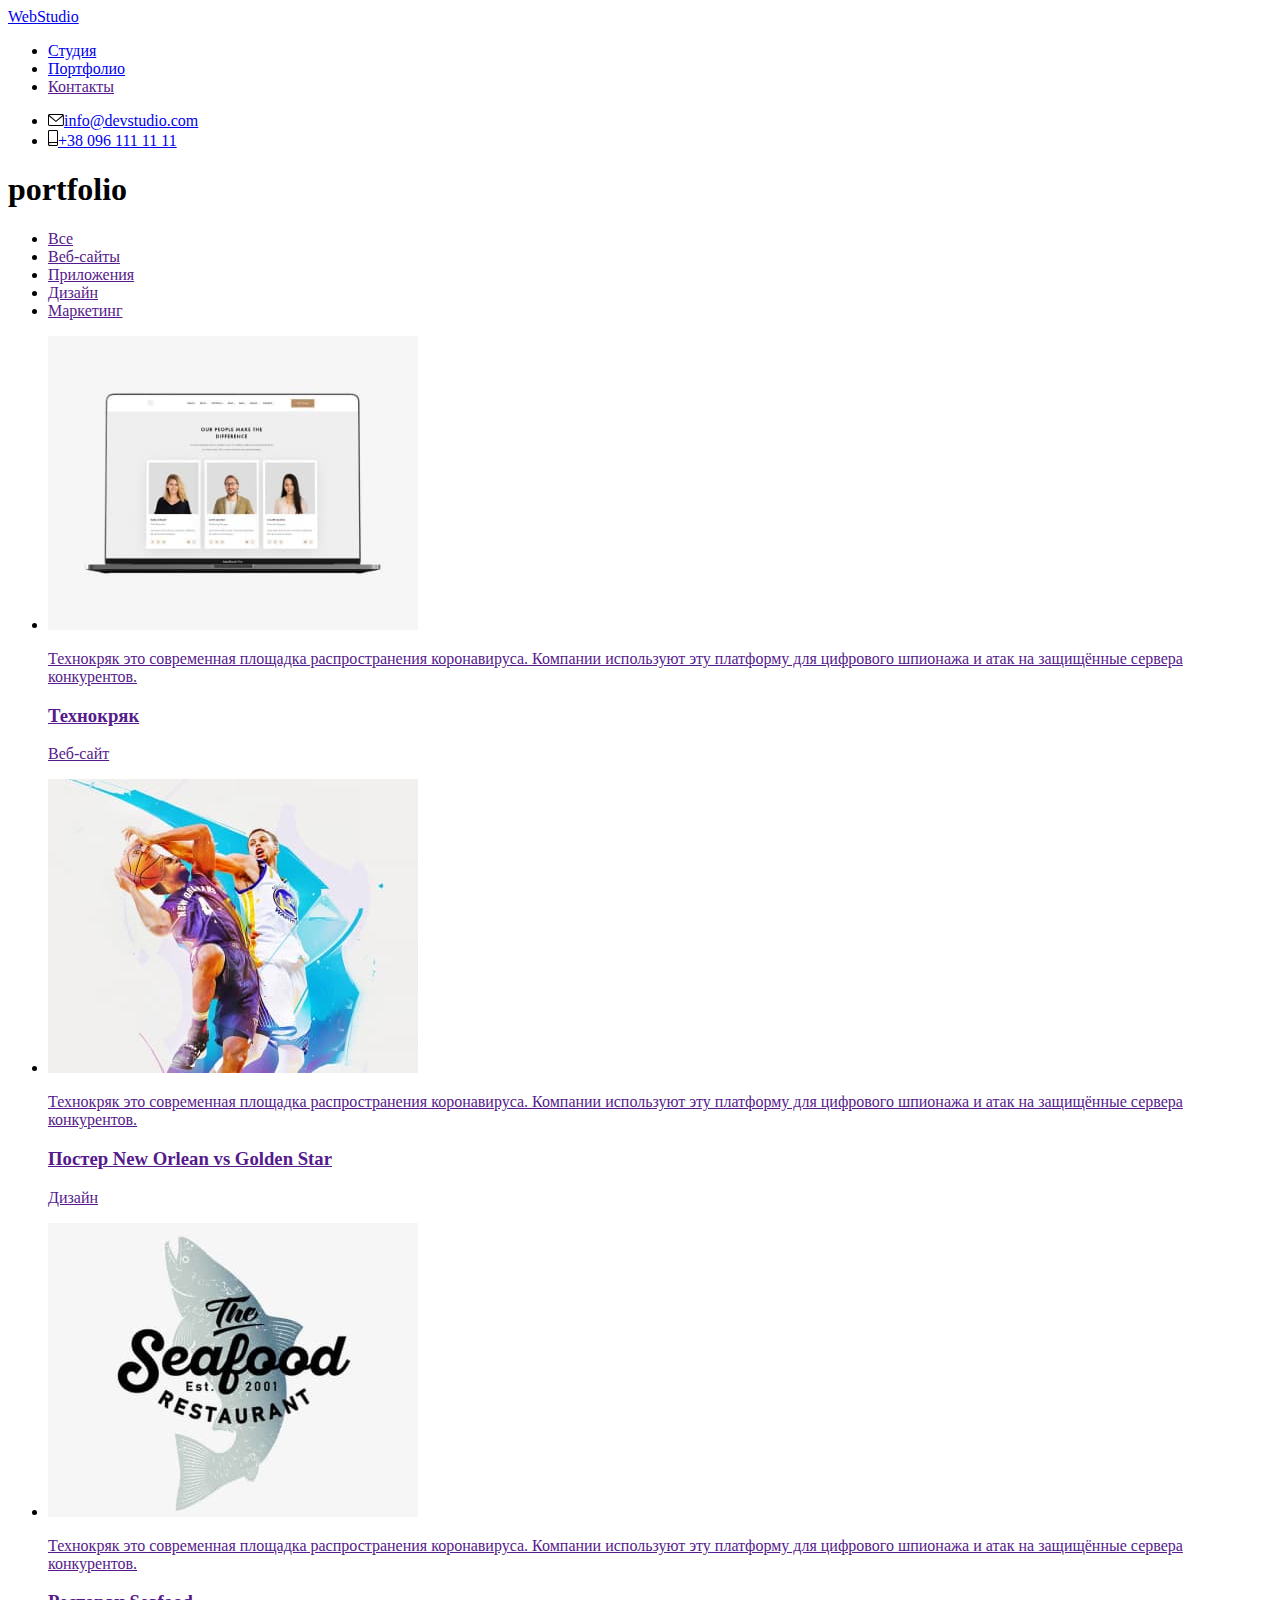
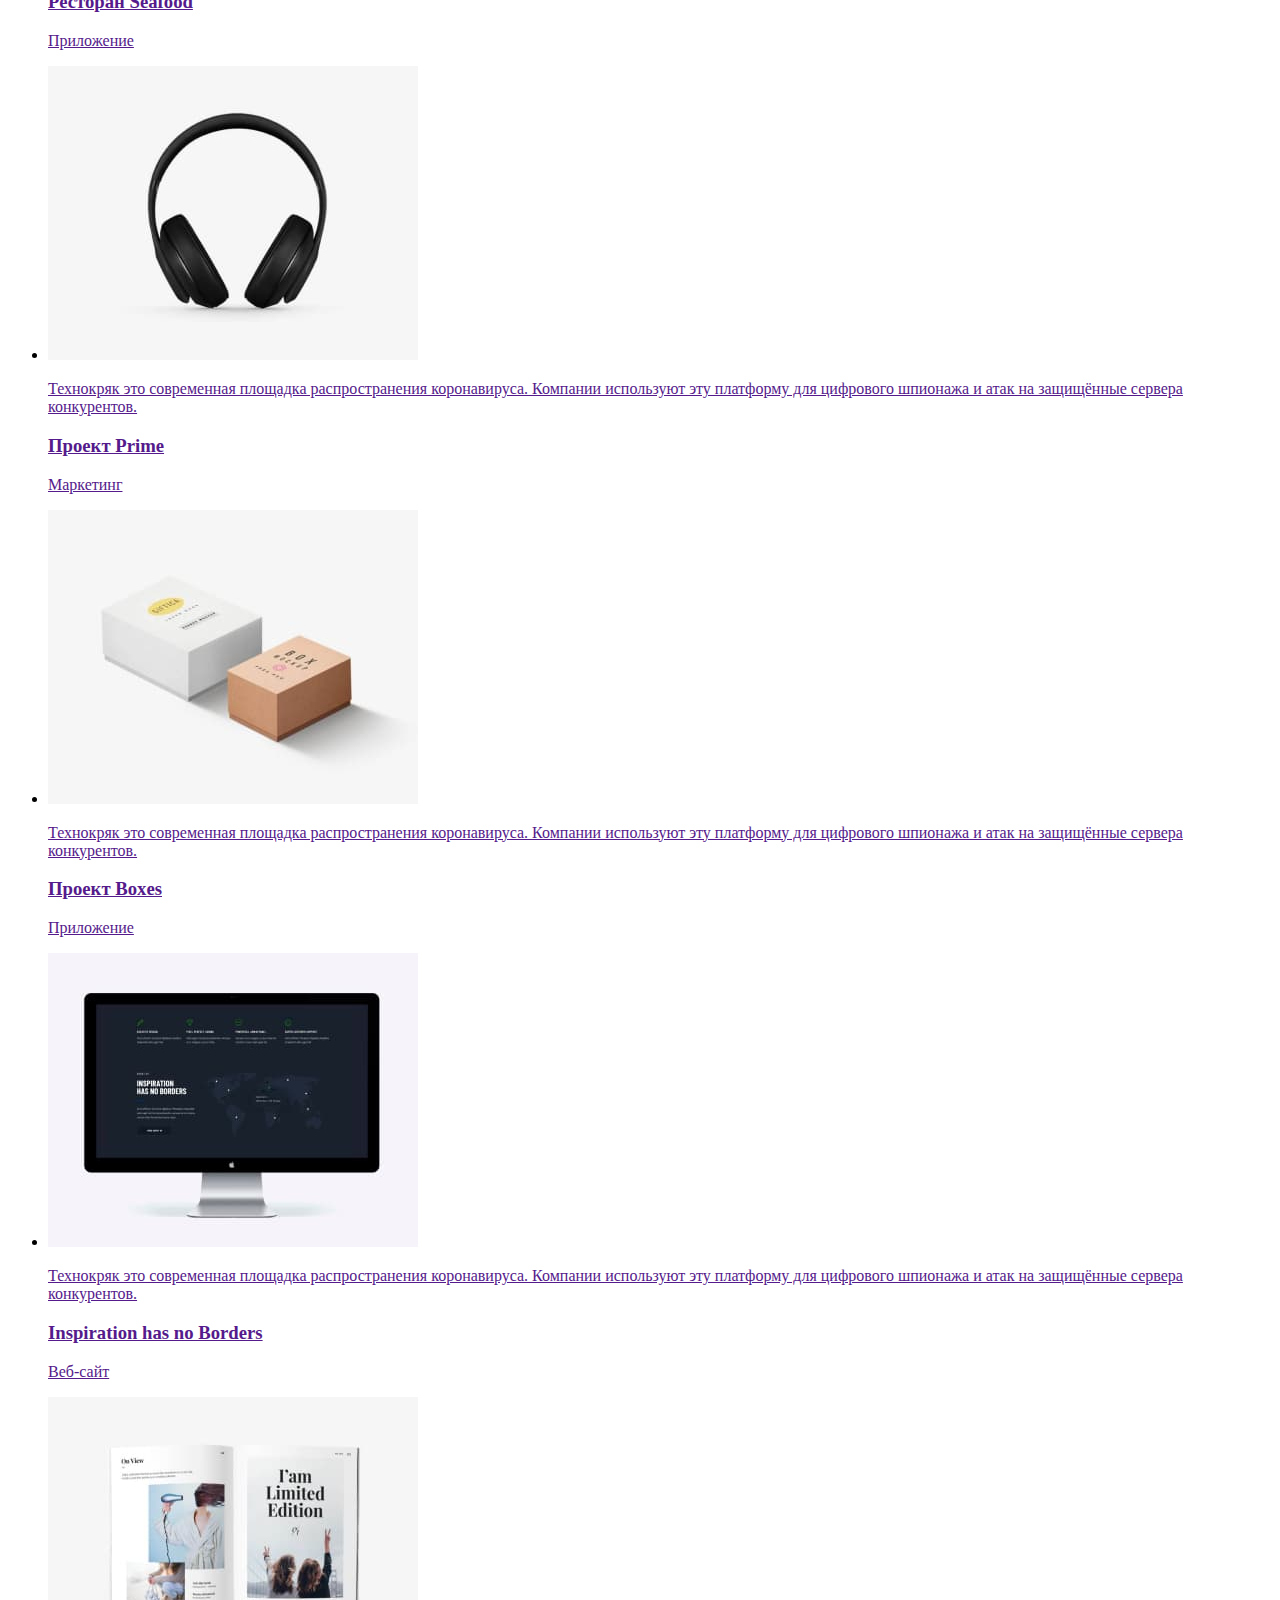
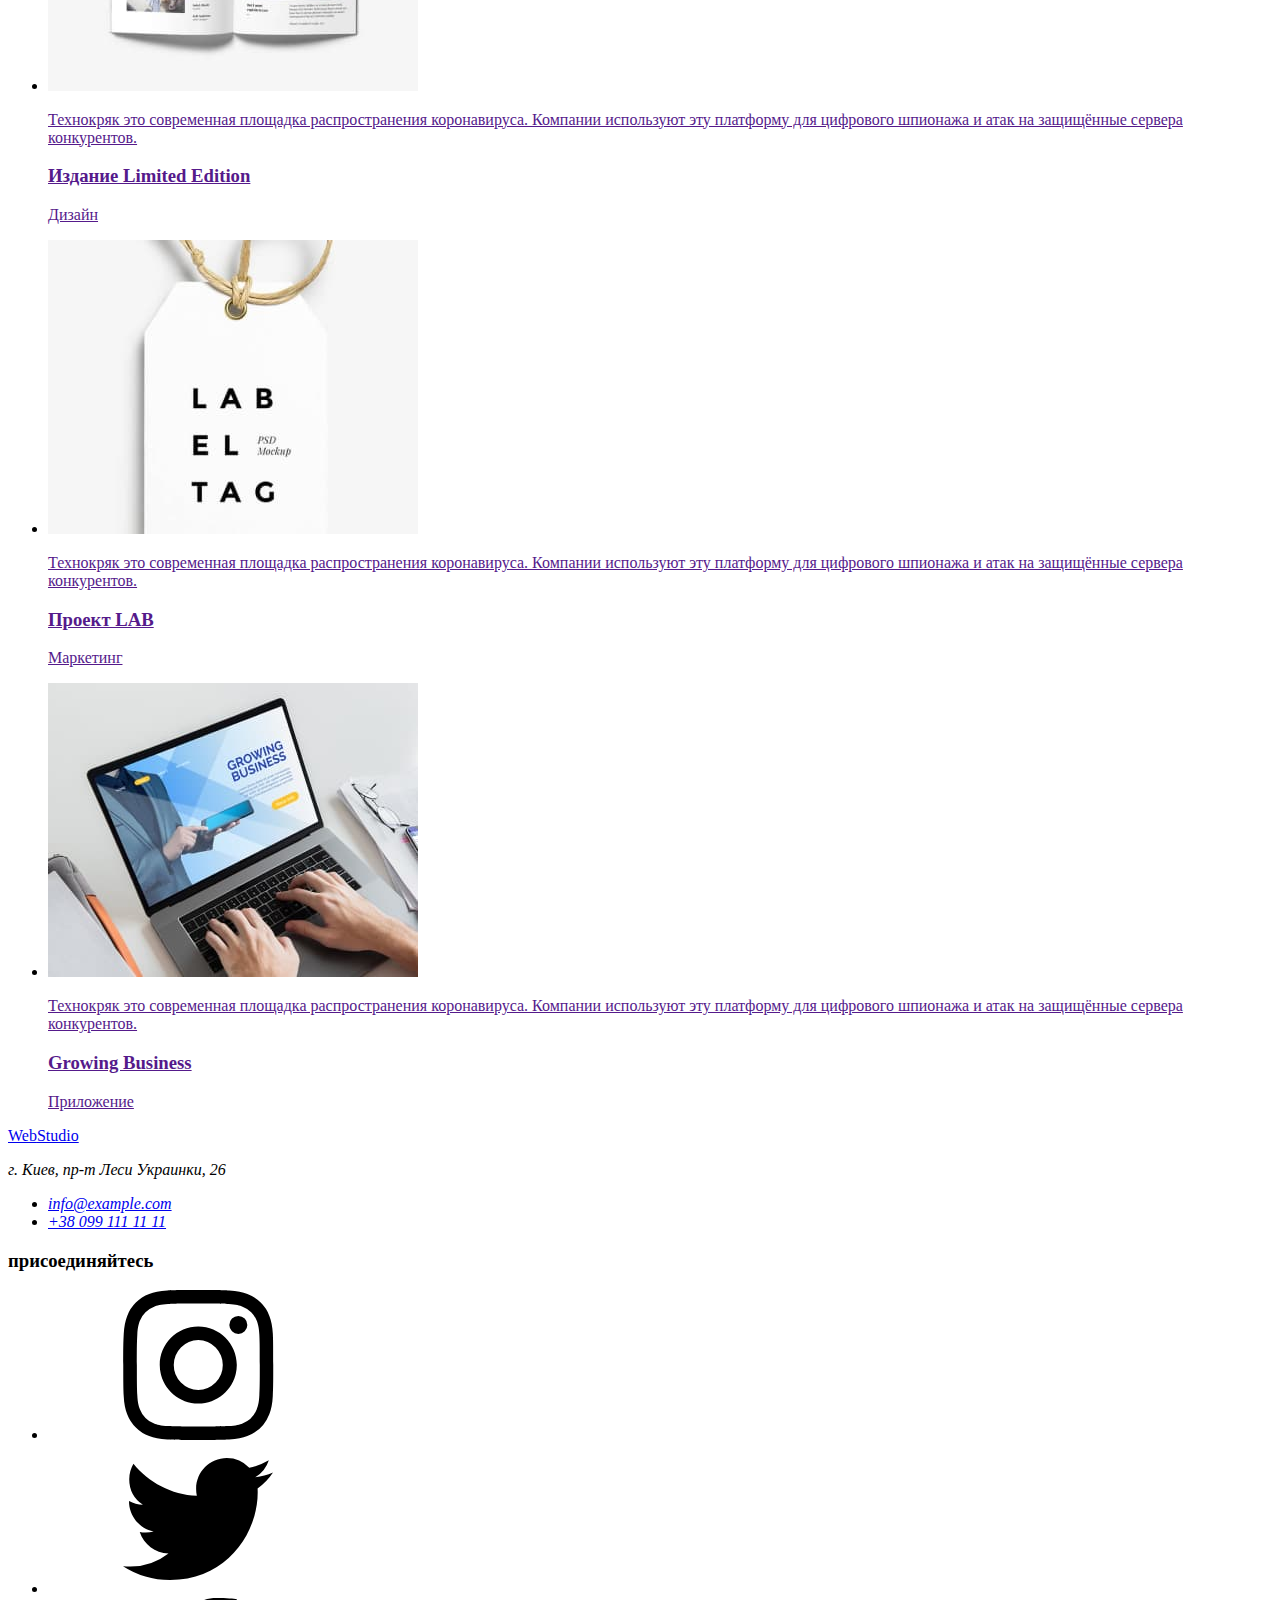
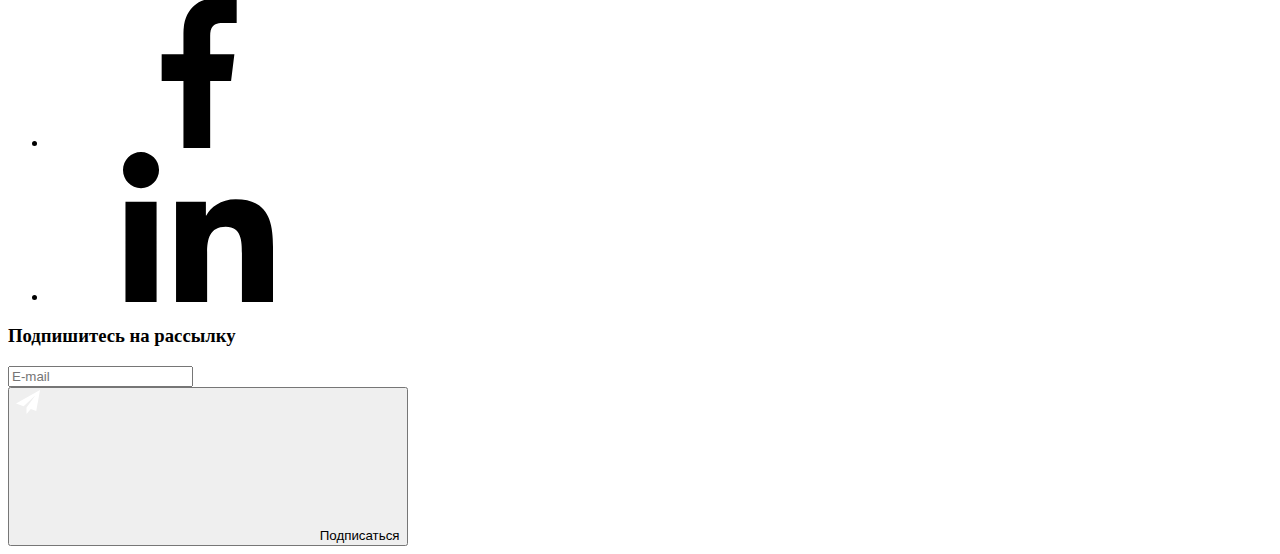
==== portfolio.html @ 903d1317 "Добавил БЭМ класы" ====
<!DOCTYPE html>
<html lang="en">
<head>
    <meta charset="UTF-8">
    <meta name="viewport" content="width=device-width, initial-scale=1.0">
    <title>Portfolio</title>
    <!-- <link rel="stylesheet" href="./css/normalize.css"> -->
    <link rel="preconnect" href="https://fonts.gstatic.com">
    <link href="https://fonts.googleapis.com/css2?family=Raleway:wght@700&family=Roboto:wght@400;500;700;900&display=swap" rel="stylesheet">
    <!-- <link rel="stylesheet" href="./csss/common.css">
    <link rel="stylesheet" href="./csss/variables.css"> -->
    <link rel="stylesheet" href="./css/main.min.css">
</head>
<body>
    <!-- Шапка сайта -->
    <header class="site-header">
        <div class="container site-header__container">
            <nav class="site-header__nav">
                <a href="./index.html" class="logo"><span class="logotip logotip--header">Web</span>Studio</a>
                <ul class="site-menu">
                    <li class="site-menu__item"><a href="./index.html" class="site-menu__link ">Студия</a></li>
                    <li class="site-menu__item"><a href="./portfolio.html" class="site-menu__link site-menu__link--current">Портфолио</a></li>
                    <li class="site-menu__item"><a href="" class="site-menu__link">Контакты</a></li>
                </ul>
                <ul class="site-contact">
                    <li class="site-contact__item"><a href="mailto:info@devstudio.com" class="site-contact__link"><svg class="site-contact__svg" width="16" height="12"><use href="./images/icons.svg#email"></use></svg>info@devstudio.com</a></li>
                    <li class="site-contact__item"><a href="tel:+380961111111" class="site-contact__link"><svg class="site-contact__svg" width="10" height="16"><use href="./images/icons.svg#phone"></use>
                    </svg>+38 096 111 11 11</a></li>
                </ul>
            </nav>
        </div>
    </header>
    
    <!-- Основной контент -->
    <main>
        <section class="menu">
            <div class="container">
                <h1 class="visually-hidden">portfolio</h1>
            <ul class="menu__list">
                <li class="menu__item"><a href="" class="menu__link">Все</a></li>
                <li class="menu__item"><a href="" class="menu__link">Веб-сайты</a></li>
                <li class="menu__item"><a href="" class="menu__link">Приложения</a></li>
                <li class="menu__item"><a href="" class="menu__link">Дизайн</a></li>
                <li class="menu__item"><a href="" class="menu__link">Маркетинг</a></li>
             </ul>

             <ul class="poster-list">
                <li class="poster-list__item">
                    <a href="">
                        <div class="poster-list__thumb">
                            <div class="poster-card">
                                <img class="poster-card__image" src="images/port1.jpg" alt="Технокряк">
                                <div class="poster-overlay">
                                    <p class="poster-overlay__text">Технокряк это современная площадка распространения коронавируса. Компании используют эту платформу для цифрового шпионажа и атак на защищённые сервера конкурентов.</p>
                                </div>
                            </div>
                            <div class="poster-content">
                                <h3 class="poster-content__title">Технокряк</h3>
                                <p class="poster-content__text">Веб-сайт</p>
                            </div>
                        </div>
                    </a>
                </li>
                <li class="poster-list__item">
                    <a href="">
                        <div class="poster-list__thumb">
                            <div class="poster-card">
                                <img class="poster-card__image" src="images/port2.jpg" alt="Постер New Orlean vs Golden Star">
                                <div class="poster-overlay">
                                    <p class="poster-overlay__text">Технокряк это современная площадка распространения коронавируса. Компании используют эту платформу для цифрового шпионажа и атак на защищённые сервера конкурентов.</p>
                                </div>
                            </div>
                            <div class="poster-content">
                                <h3 class="poster-content__title">Постер New Orlean vs Golden Star</h3>
                                <p class="poster-content__text">Дизайн</p>
                            </div>
                        </div>
                    </a>
                </li>
                <li class="poster-list__item">
                    <a href="">
                        <div class="poster-list__thumb">
                            <div class="poster-card">
                                <img class="poster-card__image" src="images/port3.jpg" alt="Ресторан Seafood">
                                <div class="poster-overlay">
                                    <p class="poster-overlay__text">Технокряк это современная площадка распространения коронавируса. Компании используют эту платформу для цифрового шпионажа и атак на защищённые сервера конкурентов.</p>
                                </div>
                            </div>
                            <div class="poster-content">
                                <h3 class="poster-content__title">Ресторан Seafood</h3>
                                <p class="poster-content__text">Приложение</p>
                            </div>
                        </div>
                    </a>
                </li>
                <li class="poster-list__item">
                    <a href="">
                        <div class="poster-list__thumb">
                            <div class="poster-card">
                                <img class="poster-card__image" src="images/port4.jpg" alt="Проект Primed">
                                <div class="poster-overlay">
                                    <p class="poster-overlay__text">Технокряк это современная площадка распространения коронавируса. Компании используют эту платформу для цифрового шпионажа и атак на защищённые сервера конкурентов.</p>
                                </div>
                            </div>
                            <div class="poster-content">
                                <h3 class="poster-content__title">Проект Prime</h3>
                                <p class="poster-content__text">Маркетинг</p>
                            </div>
                        </div>
                    </a>
                </li>
                <li class="poster-list__item">
                    <a href="">
                        <div class="poster-list__thumb">
                            <div class="poster-card">
                                <img class="poster-card__image" src="images/port5.jpg" alt="Проект Boxes">
                                <div class="poster-overlay">
                                    <p class="poster-overlay__text">Технокряк это современная площадка распространения коронавируса. Компании используют эту платформу для цифрового шпионажа и атак на защищённые сервера конкурентов.</p>
                                </div>
                            </div>
                            <div class="poster-content">
                                <h3 class="poster-content__title">Проект Boxes</h3>
                                <p class="poster-content__text">Приложение</p>
                            </div>
                        </div>
                    </a>
                </li>
                <li class="poster-list__item">
                    <a href="">
                        <div class="poster-list__thumb">
                            <div class="poster-card">
                                <img class="poster-card__image" src="images/port6.jpg" alt="Inspiration has no Borders">
                            <div class="poster-overlay">
                                <p class="poster-overlay__text">Технокряк это современная площадка распространения коронавируса. Компании используют эту платформу для цифрового шпионажа и атак на защищённые сервера конкурентов.</p>
                            </div>
                        </div>
                            <div class="poster-content">
                                <h3 class="poster-content__title">Inspiration has no Borders</h3>
                                <p class="poster-content__text">Веб-сайт</p>
                            </div>
                        </div>
                    </a>
                </li>
                <li class="poster-list__item">
                    <a href="">
                        <div class="poster-list__thumb">
                            <div class="poster-card">
                                <img class="poster-card__image" src="images/port7.jpg" alt="Издание Limited Edition">
                                <div class="poster-overlay">
                                    <p class="poster-overlay__text">Технокряк это современная площадка распространения коронавируса. Компании используют эту платформу для цифрового шпионажа и атак на защищённые сервера конкурентов.</p>
                                </div>
                            </div>
                            <div class="poster-content">
                                <h3 class="poster-content__title">Издание Limited Edition</h3>
                                <p class="poster-content__text">Дизайн</p>
                            </div>
                        </div>
                    </a>
                </li>
                <li class="poster-list__item">
                    <a href="">
                        <div class="poster-list__thumb">
                            <div class="poster-card">
                                <img class="poster-card__image" src="images/port8.jpg" alt="Проект LAB">
                            <div class="poster-overlay">
                                <p class="poster-overlay__text">Технокряк это современная площадка распространения коронавируса. Компании используют эту платформу для цифрового шпионажа и атак на защищённые сервера конкурентов.</p>
                            </div>
                        </div>
                            <div class="poster-content">
                                <h3 class="poster-content__title">Проект LAB</h3>
                                <p class="poster-content__text">Маркетинг</p>
                            </div>
                        </div>
                    </a>
                </li>
                <li class="poster-list__item">
                    <a href="">
                        <div class="poster-list__thumb">
                            <div class="poster-card">
                                <img class="poster-card__image" src="images/port9.jpg" alt="Growing Business">
                                <div class="poster-overlay">
                                    <p class="poster-overlay__text">Технокряк это современная площадка распространения коронавируса. Компании используют эту платформу для цифрового шпионажа и атак на защищённые сервера конкурентов.</p>
                                </div>
                            </div>
                            <div class="poster-content">
                                <h3 class="poster-content__title">Growing Business</h3>
                                <p class="poster-content__text">Приложение</p>
                            </div>
                        </div>
                    </a>
                </li>
                
            </ul>
                
            </div>
        </section>
    </main>

    <!-- Футер -->
    <footer class="site-footer">
        <div class="site-footer__container container">

            <div class="contact">
                <a href="./index.html" class="site-address__logo"><span class="site-address__color">Web</span><span class="colorstudio">Studio</span></a>
                <address class="address">
                    <p class="site-address__text">г. Киев, пр-т Леси Украинки, 26</p> 
                    <ul class="address-list">
                        <li class="address-list__item"><a href="mailto:info@example.com" class="address-list__link address-list__link--mail">info@example.com</a></li>
                        <li class="address-list__item"><a href="tel:+380991111111" class="address-list__link address-list__link--telephone">+38 099 111 11 11</a></li>
                    </ul>    
                </address>
            </div>
       
            <div class="network">
                <h3 class="network__title">присоединяйтесь</h3>
                <ul class="network__menu">
                    <li class="network__item">
                        <a class="network__link" href="#">
                            <svg class="natwork__svg">
                                <use href="./images/icons.svg#instagram">
                                </use>
                            </svg>
                        </a>
                    </li>
                    <li class="network__item">
                        <a class="network__link" href="#">
                            <svg class="natwork__svg">
                                <use href="./images/icons.svg#twitter">
                                </use>
                            </svg>
                        </a>
                    </li>
                    <li class="network__item">
                        <a class="network__link" href="#">
                            <svg class="natwork__svg">
                                <use href="./images/icons.svg#facebook">
                                </use>
                            </svg>
                        </a>
                    </li>
                    <li class="network__item">
                        <a class="network__link" href="#">
                            <svg class="natwork__svg">
                                <use href="./images/icons.svg#linkedin">
                                </use>
                            </svg>
                        </a>
                    </li>
                </ul>
            </div>

            <div class="form">
                <h3 class="form__title">Подпишитесь на рассылку</h3>
                <div class="form__box">
                    <form autocomplete="off">
                        <div class="form__thumb">
                            <label>
                                <input class="form__input" type="email" name="email" placeholder="E-mail">
                            </label>
                            <div>
                                <button class="form__btn" type="submit">
                                    <svg class="form__svg">
                                        <use href="./images/icons.svg#send-modal" width="24" height="24"></use>
                                    </svg>
                                    Подписаться
                                </button>
                            </div>
                        </div>
                    </form>
                </div>
            </div>

        </div>
    </footer>
    </body>
</html>
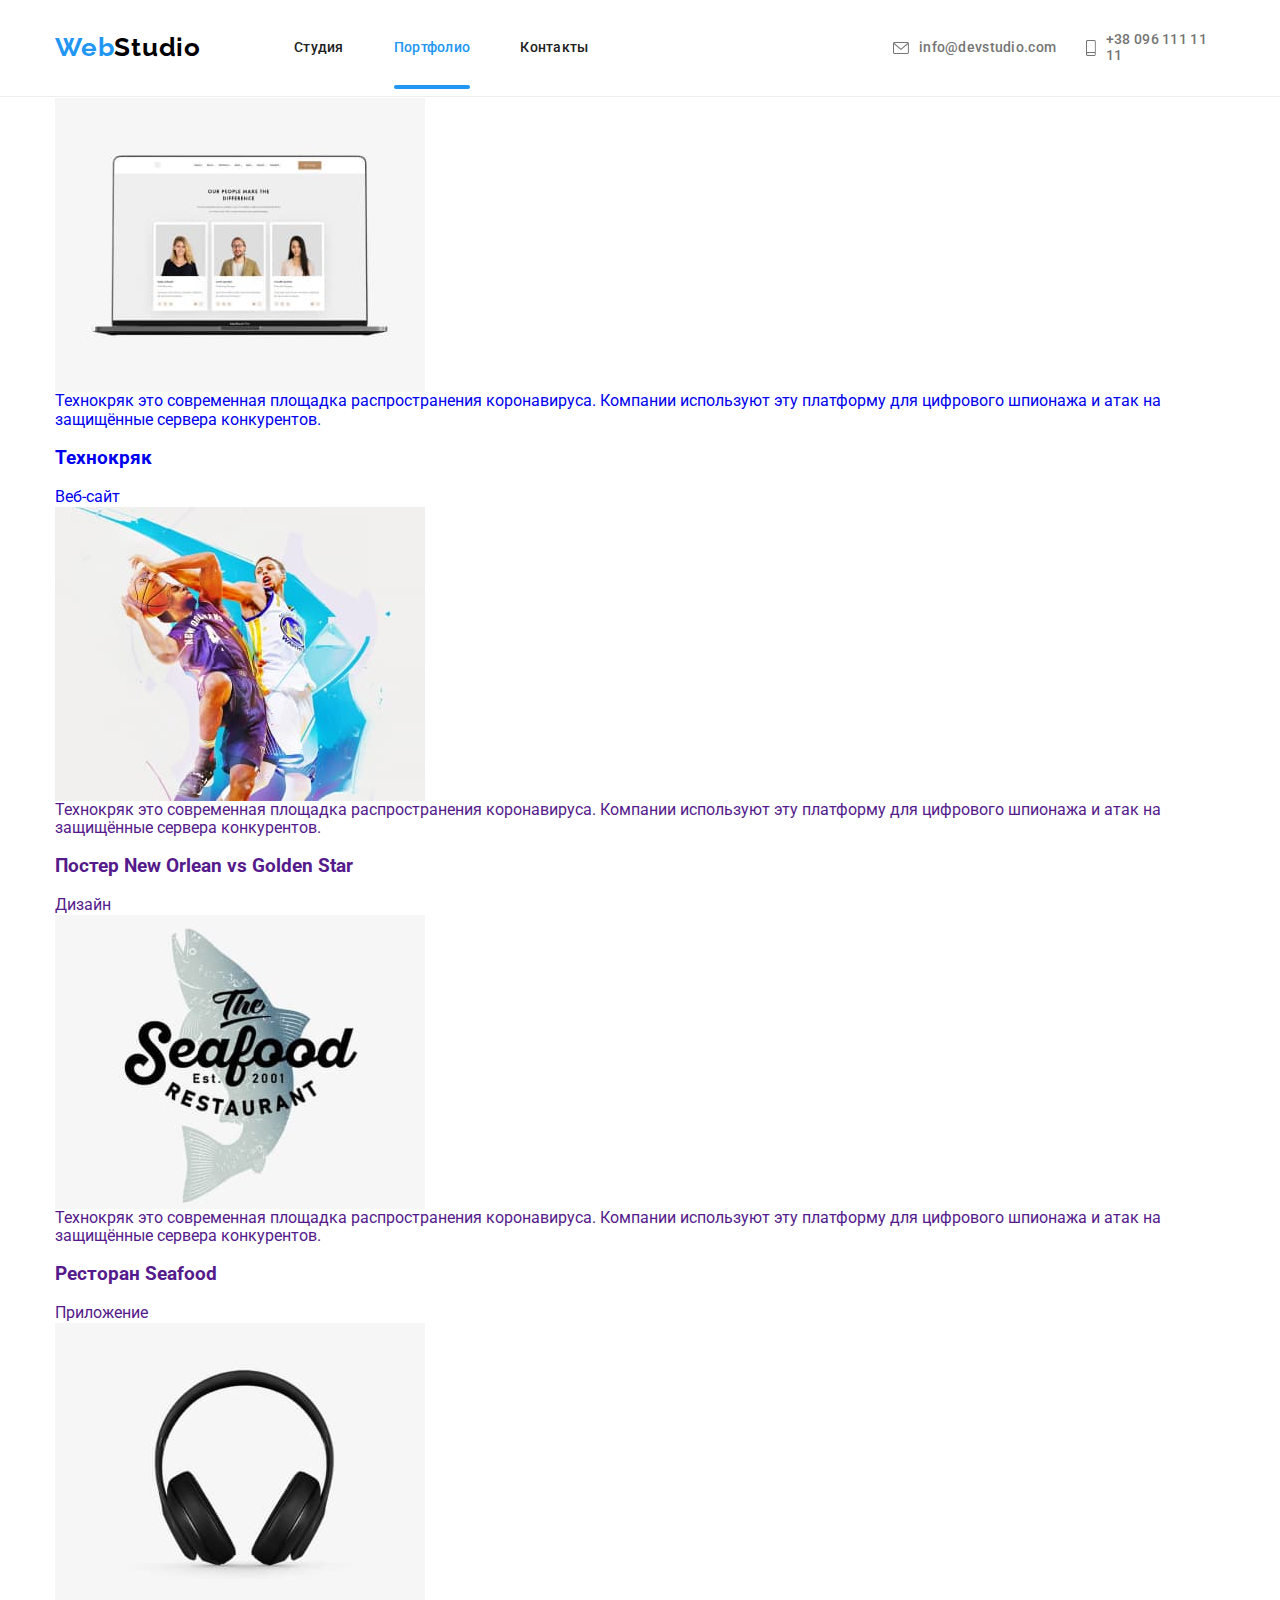
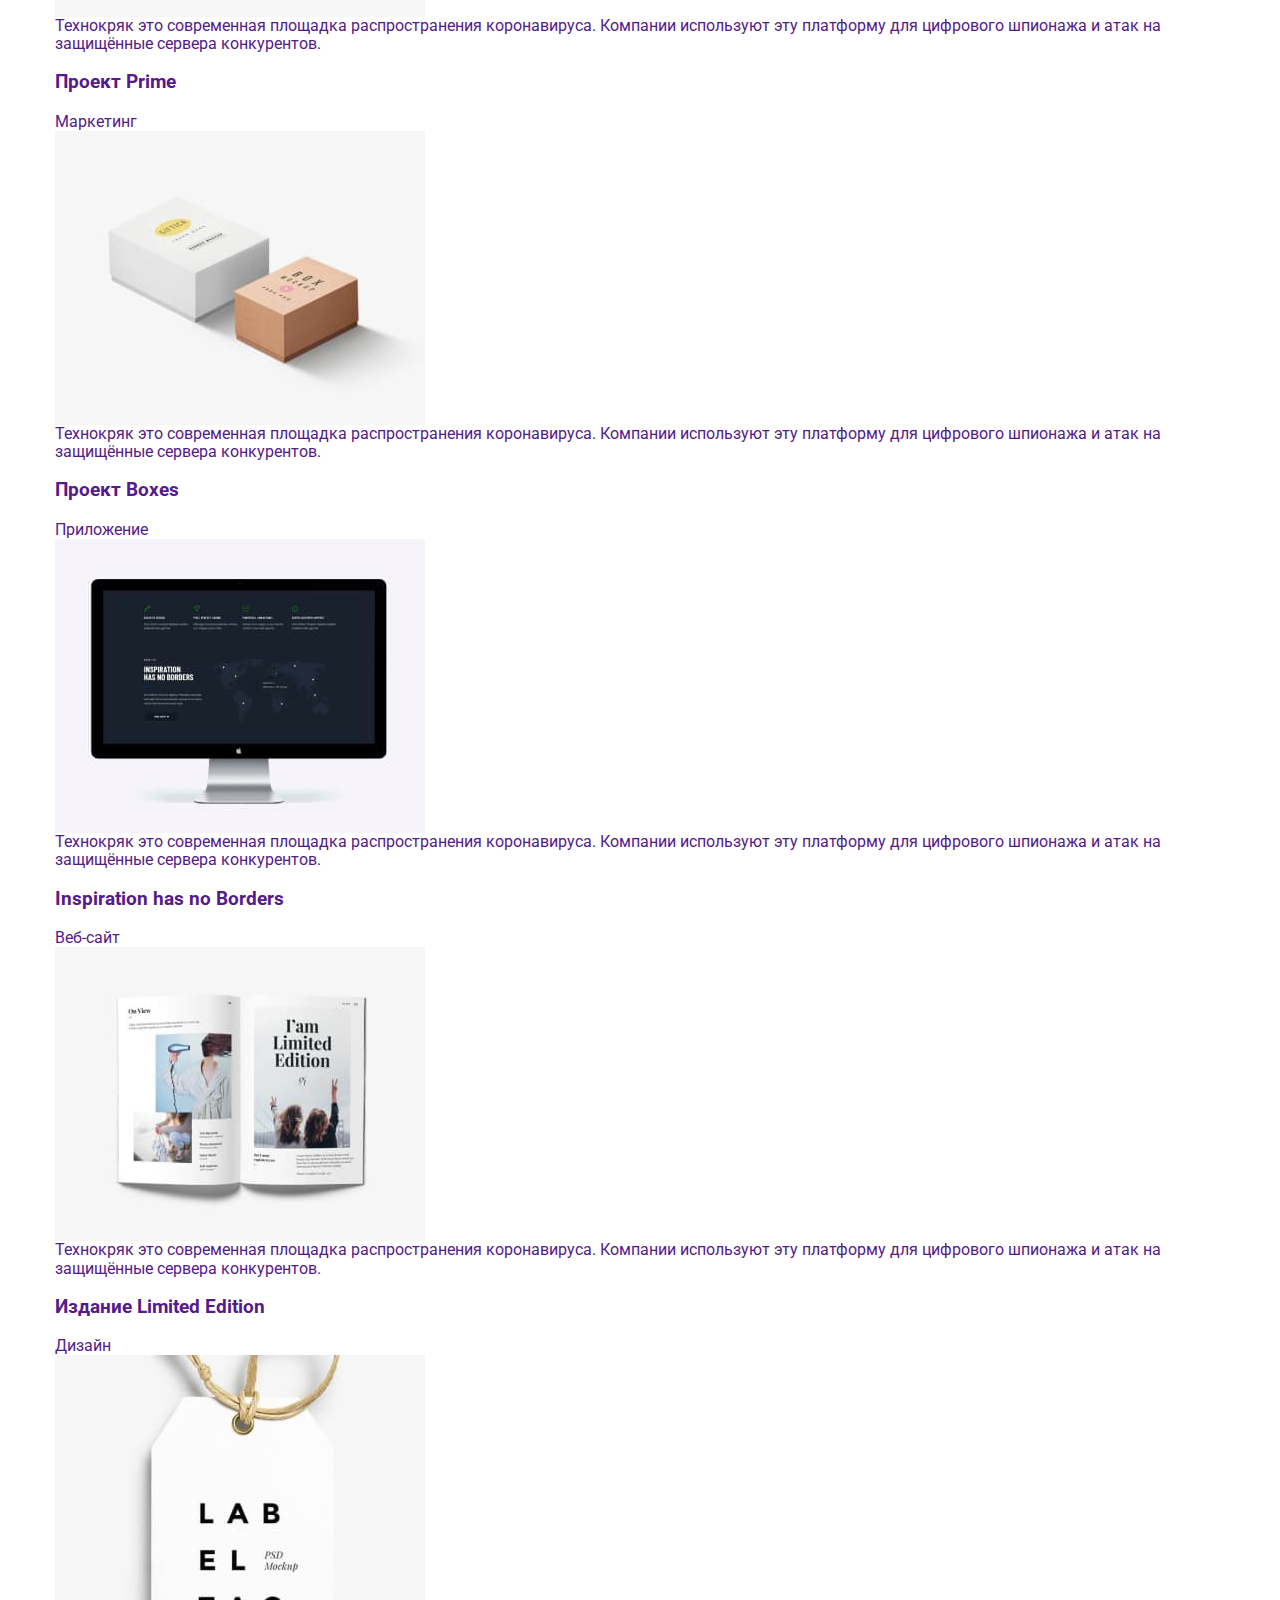
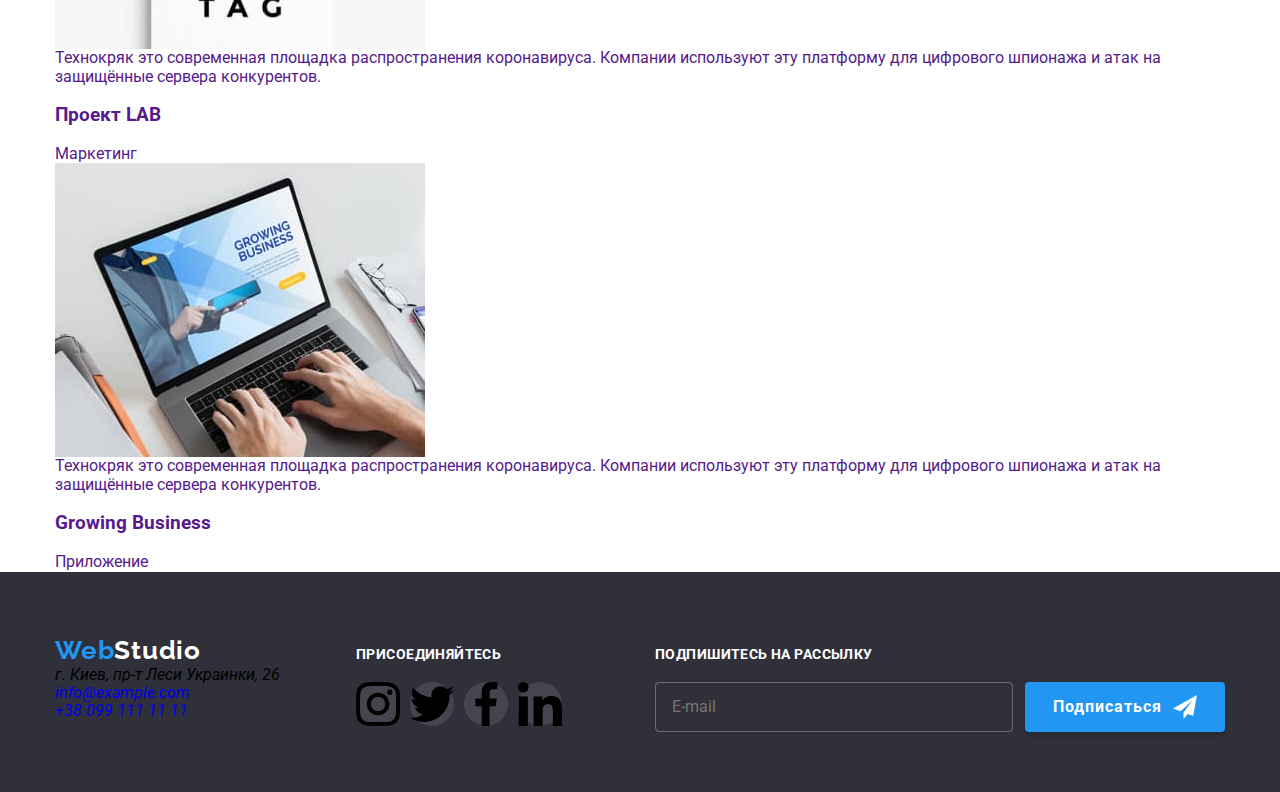
==== commit 685a364e: "Исправлена верстка" ====
--- a/portfolio.html
+++ b/portfolio.html
@@ -33,158 +33,156 @@
     
     <!-- Основной контент -->
     <main>
-        <section class="menu">
+        <section class="filter">
             <div class="container">
                 <h1 class="visually-hidden">portfolio</h1>
-            <ul class="menu__list">
-                <li class="menu__item"><a href="" class="menu__link">Все</a></li>
-                <li class="menu__item"><a href="" class="menu__link">Веб-сайты</a></li>
-                <li class="menu__item"><a href="" class="menu__link">Приложения</a></li>
-                <li class="menu__item"><a href="" class="menu__link">Дизайн</a></li>
-                <li class="menu__item"><a href="" class="menu__link">Маркетинг</a></li>
+            <ul class="filter__list">
+                <li class="filter__item"><a href="" class="filter__button">Все</a></li>
+                <li class="filter__item"><a href="" class="filter__button">Веб-сайты</a></li>
+                <li class="filter__item"><a href="" class="filter__button">Приложения</a></li>
+                <li class="filter__item"><a href="" class="filter__button">Дизайн</a></li>
+                <li class="filter__item"><a href="" class="filter__button">Маркетинг</a></li>
              </ul>
 
-             <ul class="poster-list">
-                <li class="poster-list__item">
-                    <a href="">
-                        <div class="poster-list__thumb">
-                            <div class="poster-card">
-                                <img class="poster-card__image" src="images/port1.jpg" alt="Технокряк">
-                                <div class="poster-overlay">
-                                    <p class="poster-overlay__text">Технокряк это современная площадка распространения коронавируса. Компании используют эту платформу для цифрового шпионажа и атак на защищённые сервера конкурентов.</p>
-                                </div>
-                            </div>
-                            <div class="poster-content">
-                                <h3 class="poster-content__title">Технокряк</h3>
-                                <p class="poster-content__text">Веб-сайт</p>
-                            </div>
-                        </div>
-                    </a>
-                </li>
-                <li class="poster-list__item">
-                    <a href="">
-                        <div class="poster-list__thumb">
-                            <div class="poster-card">
-                                <img class="poster-card__image" src="images/port2.jpg" alt="Постер New Orlean vs Golden Star">
-                                <div class="poster-overlay">
-                                    <p class="poster-overlay__text">Технокряк это современная площадка распространения коронавируса. Компании используют эту платформу для цифрового шпионажа и атак на защищённые сервера конкурентов.</p>
-                                </div>
-                            </div>
-                            <div class="poster-content">
-                                <h3 class="poster-content__title">Постер New Orlean vs Golden Star</h3>
-                                <p class="poster-content__text">Дизайн</p>
-                            </div>
-                        </div>
-                    </a>
-                </li>
-                <li class="poster-list__item">
-                    <a href="">
-                        <div class="poster-list__thumb">
-                            <div class="poster-card">
-                                <img class="poster-card__image" src="images/port3.jpg" alt="Ресторан Seafood">
-                                <div class="poster-overlay">
-                                    <p class="poster-overlay__text">Технокряк это современная площадка распространения коронавируса. Компании используют эту платформу для цифрового шпионажа и атак на защищённые сервера конкурентов.</p>
-                                </div>
-                            </div>
-                            <div class="poster-content">
-                                <h3 class="poster-content__title">Ресторан Seafood</h3>
-                                <p class="poster-content__text">Приложение</p>
-                            </div>
-                        </div>
-                    </a>
-                </li>
-                <li class="poster-list__item">
-                    <a href="">
-                        <div class="poster-list__thumb">
-                            <div class="poster-card">
-                                <img class="poster-card__image" src="images/port4.jpg" alt="Проект Primed">
-                                <div class="poster-overlay">
-                                    <p class="poster-overlay__text">Технокряк это современная площадка распространения коронавируса. Компании используют эту платформу для цифрового шпионажа и атак на защищённые сервера конкурентов.</p>
-                                </div>
-                            </div>
-                            <div class="poster-content">
-                                <h3 class="poster-content__title">Проект Prime</h3>
-                                <p class="poster-content__text">Маркетинг</p>
-                            </div>
-                        </div>
-                    </a>
-                </li>
-                <li class="poster-list__item">
-                    <a href="">
-                        <div class="poster-list__thumb">
-                            <div class="poster-card">
-                                <img class="poster-card__image" src="images/port5.jpg" alt="Проект Boxes">
-                                <div class="poster-overlay">
-                                    <p class="poster-overlay__text">Технокряк это современная площадка распространения коронавируса. Компании используют эту платформу для цифрового шпионажа и атак на защищённые сервера конкурентов.</p>
-                                </div>
-                            </div>
-                            <div class="poster-content">
-                                <h3 class="poster-content__title">Проект Boxes</h3>
-                                <p class="poster-content__text">Приложение</p>
-                            </div>
-                        </div>
-                    </a>
-                </li>
-                <li class="poster-list__item">
-                    <a href="">
-                        <div class="poster-list__thumb">
-                            <div class="poster-card">
-                                <img class="poster-card__image" src="images/port6.jpg" alt="Inspiration has no Borders">
-                            <div class="poster-overlay">
-                                <p class="poster-overlay__text">Технокряк это современная площадка распространения коронавируса. Компании используют эту платформу для цифрового шпионажа и атак на защищённые сервера конкурентов.</p>
-                            </div>
-                        </div>
-                            <div class="poster-content">
-                                <h3 class="poster-content__title">Inspiration has no Borders</h3>
-                                <p class="poster-content__text">Веб-сайт</p>
-                            </div>
-                        </div>
-                    </a>
-                </li>
-                <li class="poster-list__item">
-                    <a href="">
-                        <div class="poster-list__thumb">
-                            <div class="poster-card">
-                                <img class="poster-card__image" src="images/port7.jpg" alt="Издание Limited Edition">
-                                <div class="poster-overlay">
-                                    <p class="poster-overlay__text">Технокряк это современная площадка распространения коронавируса. Компании используют эту платформу для цифрового шпионажа и атак на защищённые сервера конкурентов.</p>
-                                </div>
-                            </div>
-                            <div class="poster-content">
-                                <h3 class="poster-content__title">Издание Limited Edition</h3>
-                                <p class="poster-content__text">Дизайн</p>
-                            </div>
-                        </div>
-                    </a>
-                </li>
-                <li class="poster-list__item">
-                    <a href="">
-                        <div class="poster-list__thumb">
-                            <div class="poster-card">
-                                <img class="poster-card__image" src="images/port8.jpg" alt="Проект LAB">
-                            <div class="poster-overlay">
-                                <p class="poster-overlay__text">Технокряк это современная площадка распространения коронавируса. Компании используют эту платформу для цифрового шпионажа и атак на защищённые сервера конкурентов.</p>
-                            </div>
-                        </div>
-                            <div class="poster-content">
-                                <h3 class="poster-content__title">Проект LAB</h3>
-                                <p class="poster-content__text">Маркетинг</p>
-                            </div>
-                        </div>
-                    </a>
-                </li>
-                <li class="poster-list__item">
-                    <a href="">
-                        <div class="poster-list__thumb">
-                            <div class="poster-card">
-                                <img class="poster-card__image" src="images/port9.jpg" alt="Growing Business">
-                                <div class="poster-overlay">
-                                    <p class="poster-overlay__text">Технокряк это современная площадка распространения коронавируса. Компании используют эту платформу для цифрового шпионажа и атак на защищённые сервера конкурентов.</p>
-                                </div>
-                            </div>
-                            <div class="poster-content">
-                                <h3 class="poster-content__title">Growing Business</h3>
-                                <p class="poster-content__text">Приложение</p>
+             <ul class="project-list">
+                <li class="project-list__item">
+                    <a href="#">
+                            <div class="project__thumb">
+                                <img class="project__image" src="images/port1.jpg" alt="Технокряк">
+                                <div class="project-overlay">
+                                    <p class="project-overlay__text">Технокряк это современная площадка распространения коронавируса. Компании используют эту платформу для цифрового шпионажа и атак на защищённые сервера конкурентов.</p>
+                                </div>
+                            </div>
+                            <div class="project-content">
+                                <h3 class="project-content__title">Технокряк</h3>
+                                <p class="project-content__text">Веб-сайт</p>
+                            </div>
+                    </a>
+                </li>
+                <li class="project-list__item">
+                    <a href="">
+                        <div class="project-list__thumb">
+                            <div class="project__thumb">
+                                <img class="project__image" src="images/port2.jpg" alt="Постер New Orlean vs Golden Star">
+                                <div class="project-overlay">
+                                    <p class="project-overlay__text">Технокряк это современная площадка распространения коронавируса. Компании используют эту платформу для цифрового шпионажа и атак на защищённые сервера конкурентов.</p>
+                                </div>
+                            </div>
+                            <div class="project-content">
+                                <h3 class="project-content__title">Постер New Orlean vs Golden Star</h3>
+                                <p class="project-content__text">Дизайн</p>
+                            </div>
+                        </div>
+                    </a>
+                </li>
+                <li class="project-list__item">
+                    <a href="">
+                        <div class="project-list__thumb">
+                            <div class="project__thumb">
+                                <img class="project__image" src="images/port3.jpg" alt="Ресторан Seafood">
+                                <div class="project-overlay">
+                                    <p class="project-overlay__text">Технокряк это современная площадка распространения коронавируса. Компании используют эту платформу для цифрового шпионажа и атак на защищённые сервера конкурентов.</p>
+                                </div>
+                            </div>
+                            <div class="project-content">
+                                <h3 class="project-content__title">Ресторан Seafood</h3>
+                                <p class="project-content__text">Приложение</p>
+                            </div>
+                        </div>
+                    </a>
+                </li>
+                <li class="project-list__item">
+                    <a href="">
+                        <div class="project-list__thumb">
+                            <div class="project__thumb">
+                                <img class="project__image" src="images/port4.jpg" alt="Проект Primed">
+                                <div class="project-overlay">
+                                    <p class="project-overlay__text">Технокряк это современная площадка распространения коронавируса. Компании используют эту платформу для цифрового шпионажа и атак на защищённые сервера конкурентов.</p>
+                                </div>
+                            </div>
+                            <div class="project-content">
+                                <h3 class="project-content__title">Проект Prime</h3>
+                                <p class="project-content__text">Маркетинг</p>
+                            </div>
+                        </div>
+                    </a>
+                </li>
+                <li class="project-list__item">
+                    <a href="">
+                        <div class="project-list__thumb">
+                            <div class="project__thumb">
+                                <img class="project__image" src="images/port5.jpg" alt="Проект Boxes">
+                                <div class="project-overlay">
+                                    <p class="project-overlay__text">Технокряк это современная площадка распространения коронавируса. Компании используют эту платформу для цифрового шпионажа и атак на защищённые сервера конкурентов.</p>
+                                </div>
+                            </div>
+                            <div class="project-content">
+                                <h3 class="project-content__title">Проект Boxes</h3>
+                                <p class="project-content__text">Приложение</p>
+                            </div>
+                        </div>
+                    </a>
+                </li>
+                <li class="project-list__item">
+                    <a href="">
+                        <div class="project-list__thumb">
+                            <div class="project__thumb">
+                                <img class="project__image" src="images/port6.jpg" alt="Inspiration has no Borders">
+                            <div class="project-overlay">
+                                <p class="project-overlay__text">Технокряк это современная площадка распространения коронавируса. Компании используют эту платформу для цифрового шпионажа и атак на защищённые сервера конкурентов.</p>
+                            </div>
+                        </div>
+                            <div class="project-content">
+                                <h3 class="project-content__title">Inspiration has no Borders</h3>
+                                <p class="project-content__text">Веб-сайт</p>
+                            </div>
+                        </div>
+                    </a>
+                </li>
+                <li class="project-list__item">
+                    <a href="">
+                        <div class="project-list__thumb">
+                            <div class="project__thumb">
+                                <img class="project__image" src="images/port7.jpg" alt="Издание Limited Edition">
+                                <div class="project-overlay">
+                                    <p class="project-overlay__text">Технокряк это современная площадка распространения коронавируса. Компании используют эту платформу для цифрового шпионажа и атак на защищённые сервера конкурентов.</p>
+                                </div>
+                            </div>
+                            <div class="project-content">
+                                <h3 class="project-content__title">Издание Limited Edition</h3>
+                                <p class="project-content__text">Дизайн</p>
+                            </div>
+                        </div>
+                    </a>
+                </li>
+                <li class="project-list__item">
+                    <a href="">
+                        <div class="project-list__thumb">
+                            <div class="project__thumb">
+                                <img class="project__image" src="images/port8.jpg" alt="Проект LAB">
+                            <div class="project-overlay">
+                                <p class="project-overlay__text">Технокряк это современная площадка распространения коронавируса. Компании используют эту платформу для цифрового шпионажа и атак на защищённые сервера конкурентов.</p>
+                            </div>
+                        </div>
+                            <div class="project-content">
+                                <h3 class="project-content__title">Проект LAB</h3>
+                                <p class="project-content__text">Маркетинг</p>
+                            </div>
+                        </div>
+                    </a>
+                </li>
+                <li class="project-list__item">
+                    <a href="">
+                        <div class="project-list__thumb">
+                            <div class="project__thumb">
+                                <img class="project__image" src="images/port9.jpg" alt="Growing Business">
+                                <div class="project-overlay">
+                                    <p class="project-overlay__text">Технокряк это современная площадка распространения коронавируса. Компании используют эту платформу для цифрового шпионажа и атак на защищённые сервера конкурентов.</p>
+                                </div>
+                            </div>
+                            <div class="project-content">
+                                <h3 class="project-content__title">Growing Business</h3>
+                                <p class="project-content__text">Приложение</p>
                             </div>
                         </div>
                     </a>
@@ -202,11 +200,11 @@
 
             <div class="contact">
                 <a href="./index.html" class="site-address__logo"><span class="site-address__color">Web</span><span class="colorstudio">Studio</span></a>
-                <address class="address">
-                    <p class="site-address__text">г. Киев, пр-т Леси Украинки, 26</p> 
-                    <ul class="address-list">
-                        <li class="address-list__item"><a href="mailto:info@example.com" class="address-list__link address-list__link--mail">info@example.com</a></li>
-                        <li class="address-list__item"><a href="tel:+380991111111" class="address-list__link address-list__link--telephone">+38 099 111 11 11</a></li>
+                <address class="footer-contact">
+                    <p class="footer-contact__text">г. Киев, пр-т Леси Украинки, 26</p> 
+                    <ul class="footer-contact__list">
+                        <li class="footer-contact__item"><a href="mailto:info@example.com" class="footer-contact__link footer-contact__link--mail">info@example.com</a></li>
+                        <li class="footer-contact__item"><a href="tel:+380991111111" class="footer-contact__link footer-contact__link--telephone">+38 099 111 11 11</a></li>
                     </ul>    
                 </address>
             </div>
@@ -216,7 +214,7 @@
                 <ul class="network__menu">
                     <li class="network__item">
                         <a class="network__link" href="#">
-                            <svg class="natwork__svg">
+                            <svg class="network__icon">
                                 <use href="./images/icons.svg#instagram">
                                 </use>
                             </svg>
@@ -224,7 +222,7 @@
                     </li>
                     <li class="network__item">
                         <a class="network__link" href="#">
-                            <svg class="natwork__svg">
+                            <svg class="network__icon">
                                 <use href="./images/icons.svg#twitter">
                                 </use>
                             </svg>
@@ -232,7 +230,7 @@
                     </li>
                     <li class="network__item">
                         <a class="network__link" href="#">
-                            <svg class="natwork__svg">
+                            <svg class="network__icon">
                                 <use href="./images/icons.svg#facebook">
                                 </use>
                             </svg>
@@ -240,7 +238,7 @@
                     </li>
                     <li class="network__item">
                         <a class="network__link" href="#">
-                            <svg class="natwork__svg">
+                            <svg class="network__icon">
                                 <use href="./images/icons.svg#linkedin">
                                 </use>
                             </svg>
--- a/css/main.min.css
+++ b/css/main.min.css
@@ -0,0 +1,2 @@
+/*! normalize.css v8.0.1 | MIT License | github.com/necolas/normalize.css */html{line-height:1.15;-webkit-text-size-adjust:100%}body{margin:0}main{display:block}h1{font-size:2em;margin:0.67em 0}hr{-webkit-box-sizing:content-box;box-sizing:content-box;height:0;overflow:visible}pre{font-family:monospace, monospace;font-size:1em}a{background-color:transparent}abbr[title]{border-bottom:none;text-decoration:underline;-webkit-text-decoration:underline dotted;text-decoration:underline dotted}b,strong{font-weight:bolder}code,kbd,samp{font-family:monospace, monospace;font-size:1em}small{font-size:80%}sub,sup{font-size:75%;line-height:0;position:relative;vertical-align:baseline}sub{bottom:-0.25em}sup{top:-0.5em}img{border-style:none}button,input,optgroup,select,textarea{font-family:inherit;font-size:100%;line-height:1.15;margin:0}button,input{overflow:visible}button,select{text-transform:none}button,[type="button"],[type="reset"],[type="submit"]{-webkit-appearance:button}button::-moz-focus-inner,[type="button"]::-moz-focus-inner,[type="reset"]::-moz-focus-inner,[type="submit"]::-moz-focus-inner{border-style:none;padding:0}button:-moz-focusring,[type="button"]:-moz-focusring,[type="reset"]:-moz-focusring,[type="submit"]:-moz-focusring{outline:1px dotted ButtonText}fieldset{padding:0.35em 0.75em 0.625em}legend{-webkit-box-sizing:border-box;box-sizing:border-box;color:inherit;display:table;max-width:100%;padding:0;white-space:normal}progress{vertical-align:baseline}textarea{overflow:auto}[type="checkbox"],[type="radio"]{-webkit-box-sizing:border-box;box-sizing:border-box;padding:0}[type="number"]::-webkit-inner-spin-button,[type="number"]::-webkit-outer-spin-button{height:auto}[type="search"]{-webkit-appearance:textfield;outline-offset:-2px}[type="search"]::-webkit-search-decoration{-webkit-appearance:none}::-webkit-file-upload-button{-webkit-appearance:button;font:inherit}details{display:block}summary{display:list-item}template{display:none}[hidden]{display:none}:root{--blue-text: rgba(33, 150, 243, 1);--blue-background: rgba(33, 150, 243, 1);--grey-team-background: rgba(245, 244, 250, 1);--black-text-logo: rgba(0, 0, 0, 1);--black-text: rgba(33, 33, 33, 1);--grey-text: rgba(117, 117, 117, 1);--white-text: rgba(255, 255, 255, 1);--white-text-op60: rgba(255, 255, 255, 0.6);--black-background: rgba(47, 48, 58, 1);--black-shadow-op15: rgba(0, 0, 0, 0.15);--grey-border: rgba(238, 238, 238, 1);--list-gap: 30px;--clients-svg-color: #AFB1B8;--accent-text: #2196F3;--clients-svg-color: rgba(175, 177, 184, 1);--transition-function: 250ms cubic-bezier(0.4, 0, 0.2, 1);--overlflow-function: rgba(33, 150, 243, 0.9)}body{font-family:'Roboto', sans-serif;margin:0;padding-top:80px}a{text-decoration:none}ul{list-style:none}*,*::before,*::after{-webkit-box-sizing:border-box;box-sizing:border-box}a,p,ul,li{display:inline-block;margin:0px;padding:0px}pre{margin:0px;padding:0px}img{display:block;max-width:100%}main{background-color:var(--white-text)}.visually-hidden{position:absolute;width:1px;height:1px;margin:-1px;border:0px;padding:0px;white-space:nowrap;-webkit-clip-path:inset(100%);clip-path:inset(100%);clip:rect(0 0 0 0);overflow:hidden}.container{width:1200px;padding-left:15px;padding-right:15px;margin-left:auto;margin-right:auto}.site-header{background-color:var(--white-text);-webkit-box-sizing:content-box;box-sizing:content-box;position:fixed;z-index:100;top:0;left:0;width:100%;min-height:80px;border-bottom:1px solid;border-color:var(--grey-border)}.site-header__nav,.site-menu,.site-contact{display:-webkit-box;display:-ms-flexbox;display:flex;-webkit-box-pack:start;-ms-flex-pack:start;justify-content:flex-start;-webkit-box-align:center;-ms-flex-align:center;align-items:center}.logo{padding-top:24px;padding-bottom:24px;font-family:'Raleway', sans-serif;font-style:normal;font-weight:bold;font-size:26px;line-height:1.19;letter-spacing:0.03em;color:var(--black-text-logo)}.logotip{color:var(--blue-text)}.site-menu{max-width:294px;max-height:16px;margin-left:93px;-webkit-transition:var(--transition-function);transition:var(--transition-function)}.site-menu__link.site-menu__link--current{color:var(--blue-text);position:relative}.site-menu__link.site-menu__link--current::after{content:'';position:absolute;display:block;width:100%;height:4px;background-color:var(--blue-text);border-radius:2px;bottom:-1px}.site-menu__item{margin-right:50px}.site-menu__link,.site-contact__link{display:block;padding-top:32px;padding-bottom:32px;font-family:Roboto;font-style:normal;font-weight:500;font-size:14px;line-height:1.14;letter-spacing:0.02em;color:var(--black-text);-webkit-transition:var(--transition-function);transition:var(--transition-function)}.site-menu__link:hover,.site-menu__link:focus,.site-contact__link:hover,.site-contact__link:focus{color:var(--blue-text);-webkit-transition:var(--transition-function);transition:var(--transition-function)}.site-contact{-webkit-box-sizing:content-box;box-sizing:content-box;margin-left:305px}.site-contact__item{display:-webkit-inline-box;display:-ms-inline-flexbox;display:inline-flex;-webkit-box-pack:center;-ms-flex-pack:center;justify-content:center;-webkit-box-align:center;-ms-flex-align:center;align-items:center}.site-contact__item:first-child{margin-right:30px}.site-contact__link{display:-webkit-box;display:-ms-flexbox;display:flex;-webkit-box-align:center;-ms-flex-align:center;align-items:center;color:var(--grey-text)}.site-contact__link:hover,.site-contact__link:focus{color:var(--blue-text);-webkit-transition:var(--transition-function);transition:var(--transition-function)}.site-contact{display:-webkit-inline-box;display:-ms-inline-flexbox;display:inline-flex;-webkit-box-pack:center;-ms-flex-pack:center;justify-content:center;-webkit-box-align:center;-ms-flex-align:center;align-items:center}.site-contact__svg{fill:var(--accent-text);margin-right:10px;fill:currentColor}.site-footer{background-color:var(--black-background)}.site-footer__container{display:-webkit-box;display:-ms-flexbox;display:flex;-webkit-box-align:baseline;-ms-flex-align:baseline;align-items:baseline;padding-top:60px;padding-bottom:60px}.address{display:-webkit-box;display:-ms-flexbox;display:flex;-webkit-box-orient:vertical;-webkit-box-direction:normal;-ms-flex-direction:column;flex-direction:column}.contact{margin-right:70px}.site-address__logo{font-family:'Raleway', sans-serif;font-style:normal;font-weight:bold;font-size:26px;line-height:31px;letter-spacing:0.03em;color:var(--white-text)}.site-address__color{color:var(--blue-text)}.site-address__text{margin-top:20px;margin-bottom:0px;font-style:normal;font-weight:normal;font-size:14px;line-height:24px;letter-spacing:0.03em;color:var(--white-text)}.address-list__item{margin-top:9px;margin-bottom:0px}.address-list__link{font-family:Roboto;font-style:normal;font-weight:normal;font-size:14px;line-height:24px;letter-spacing:0.03em;color:var(--white-text-op60)}.network__title{margin:0px;padding:0px;margin-bottom:20px;font-size:14px;line-height:calc(16 / 14);letter-spacing:0.03em;text-transform:uppercase;color:var(--white-text)}.network__item:not(:last-child){margin-right:10px}.network__link{display:-webkit-box;display:-ms-flexbox;display:flex;-webkit-box-pack:center;-ms-flex-pack:center;justify-content:center;-webkit-box-align:center;-ms-flex-align:center;align-items:center;width:44px;height:44px;color:var(--white-text);background:rgba(255,255,255,0.1);border-radius:50%;-webkit-transition:var(--transition-function);transition:var(--transition-function)}.network__link:hover,.network__link:focus{background-color:var(--accent-text);border-radius:50%;color:var(--white-text);-webkit-transition:var(--transition-function);transition:var(--transition-function)}.natwork__svg{width:20px;height:20px;fill:currentColor}.network__menu,.network__item{display:-webkit-box;display:-ms-flexbox;display:flex}.form{margin-left:93px}.form__title{margin-bottom:20px;font-size:14px;line-height:calc(16 / 14);letter-spacing:0.03em;text-transform:uppercase;color:var(--white-text)}.form__box,.form__thumb{display:-webkit-box;display:-ms-flexbox;display:flex}.form__input{font-family:inherit;font-size:100%;line-height:1.15;width:358px;height:50px;padding:15px 16px;color:var(--white-text);border:1px solid rgba(255,255,255,0.3);-webkit-box-sizing:border-box;box-sizing:border-box;border-radius:4px;background:transparent;-webkit-transition:border-color var(--transition-function);transition:border-color var(--transition-function)}.form__input:focus{outline:none;border-color:var(--accent-text)}.form__btn{font-family:Roboto;font-weight:700;font-size:16px;line-height:calc(30 / 16);letter-spacing:0.06em;-webkit-box-shadow:0px 4px 4px rgba(0,0,0,0.15);box-shadow:0px 4px 4px rgba(0,0,0,0.15);border-radius:4px;border:none;cursor:pointer;position:relative;padding-top:10px 28px;width:200px;display:-webkit-box;display:-ms-flexbox;display:flex;padding:10px 28px;margin-left:12px;display:flex;-webkit-box-align:center;-ms-flex-align:center;align-items:center;-webkit-box-pack:justify;-ms-flex-pack:justify;justify-content:space-between;background:var(--accent-text);color:var(--white-text)}.form__svg{position:absolute;margin-left:10px;right:28px;top:13px;width:24px;height:24px}.hero{max-width:1600px;margin:0 auto;background-color:var(--black-background);background-position:center;background-repeat:no-repeat;background-image:-webkit-gradient(linear, left top, right top, from(rgba(47,48,58,0.4)), to(rgba(47,48,58,0.4))),url(../images/hero.jpg);background-image:linear-gradient(to right, rgba(47,48,58,0.4), rgba(47,48,58,0.4)),url(../images/hero.jpg)}.hero__container{text-align:center;padding-top:200px;padding-bottom:200px}.hero__title{color:var(--white-text);margin-top:0px;margin-bottom:30px;font-weight:900;font-size:44px;line-height:1.36;letter-spacing:0.06em;text-transform:uppercase}.hero__btn{border:none;font-size:16px;line-height:1.88;letter-spacing:0.06em;cursor:pointer;color:var(--white-text);background-color:var(--accent-text);border-radius:4px;padding:10px 32px;min-width:200px}.backdrop.is-hidden{opacity:0;pointer-events:none;visibility:hidden;-webkit-transition:var(--transition-function);transition:var(--transition-function)}.backdrop{position:fixed;top:0;left:0;width:100vw;height:100vh;z-index:101;background:rgba(0,0,0,0.2);visibility:visible;opacity:1;-webkit-transition:var(--transition-function);transition:var(--transition-function)}.backdrop-modal{position:absolute;top:50%;left:50%;width:528px;min-height:581px;padding:40px;border-radius:4px;background-color:var(--white-text);-webkit-box-shadow:0px 1px 3px rgba(0,0,0,0.12),0px 1px 1px rgba(0,0,0,0.14),0px 2px 1px rgba(0,0,0,0.2);box-shadow:0px 1px 3px rgba(0,0,0,0.12),0px 1px 1px rgba(0,0,0,0.14),0px 2px 1px rgba(0,0,0,0.2);-webkit-transform:translate(-50%, -50%) scale(1);transform:translate(-50%, -50%) scale(1);-webkit-transition:var(--transition-function);transition:var(--transition-function)}.is-hidden .hero-modal{-webkit-transform:translate(-50%, -50%) scale(1.25);transform:translate(-50%, -50%) scale(1.25);-webkit-transition:var(--transition-function);transition:var(--transition-function)}.backdrop-modal__button{position:absolute;top:8px;right:8px;display:-webkit-box;display:-ms-flexbox;display:flex;-webkit-box-align:center;-ms-flex-align:center;align-items:center;-webkit-box-pack:center;-ms-flex-pack:center;justify-content:center;width:30px;height:30px;background:var(--white-text);border:1px solid rgba(0,0,0,0.1);border-radius:50%;-webkit-transition:var(--transition-function);transition:var(--transition-function)}.backdrop-modal__button:active{outline:none}.backdrop-modal__svg{-webkit-transition:fill var(--transition-function);transition:fill var(--transition-function)}.backdrop-modal__svg:hover,.backdrop-modal__svg:focus{fill:var(--accent-text);-webkit-transition:var(--transition-function);transition:var(--transition-function)}.backdrop-modal__title{margin:0;padding:0;margin-bottom:12px;font-family:Roboto;font-style:normal;font-weight:bold;font-size:20px;line-height:calc(23/20);text-align:center;letter-spacing:0.03em;color:var(--black-text)}.order__label{font-family:Roboto;font-style:normal;font-weight:normal;font-size:12px;line-height:calc(14/12);letter-spacing:0.01em;color:var(--grey-text)}.checkbox__text{font-family:Roboto;font-style:normal;font-weight:normal;font-size:14px;line-height:calc(24/14);letter-spacing:0.03em;color:var(--grey-text);margin-left:7px}.checkbox__link{text-decoration:underline;color:var(--accent-text)}.order__input{padding-left:42px;-webkit-transition:var(--transition-function);transition:var(--transition-function)}.order{margin-top:10px}.order__input{width:100%;border:1px solid rgba(33,33,33,0.2);border-radius:4px;font-family:inherit;height:40px;margin-top:4px}.order__input:focus+.order__svg{fill:var(--accent-text);-webkit-transition:var(--transition-function);transition:var(--transition-function)}.order__input:focus{border-color:var(--accent-text);outline:none}.order__input--textarea{max-width:100%;height:120px;resize:none;padding:12px 16px}.order__thumb{position:relative}.order__svg{position:absolute;top:50%;left:12px;-webkit-transform:translateY(-50%);transform:translateY(-50%);-webkit-transition:var(--transition-function);transition:var(--transition-function)}.order--check{margin:20px 0 30px 12px}.checkbox{display:-webkit-box;display:-ms-flexbox;display:flex;-webkit-box-align:center;-ms-flex-align:center;align-items:center}.checkbox__input{display:-webkit-box;display:-ms-flexbox;display:flex;-webkit-box-align:center;-ms-flex-align:center;align-items:center;position:absolute;-webkit-appearance:none;-moz-appearance:none;appearance:none;width:16px;height:15px;border:2px solid var(--black-text);border-radius:2px}.checkbox__input:checked ~ .checkbox__image{opacity:1;border:none}.checkbox__input:checked ~ .checkbox__icon{border-color:var(--accent-text);background-color:var(--accent-text);background-image:url("./images/icons.svg#check-modal");background-size:contain;background-origin:border-box;-webkit-transition:var(--transition-function);transition:var(--transition-function)}.checkbox__image{cursor:pointer;fill:none;-webkit-transition:fill var(--transition-function),opacity var(--transition-function);transition:fill var(--transition-function),opacity var(--transition-function);opacity:0;z-index:1}.send-modal__btn{font-family:Roboto;font-style:normal;font-weight:bold;border:none;font-size:16px;line-height:calc(30/16);letter-spacing:0.06em;cursor:pointer;color:var(--white-text);background-color:var(--accent-text);border-radius:4px;padding:10px 55px;min-width:200px}.send-modal{display:-webkit-box;display:-ms-flexbox;display:flex;-webkit-box-pack:center;-ms-flex-pack:center;justify-content:center}.features{padding-top:94px;padding-bottom:94px}.features__name{padding:0;margin:0;display:-webkit-box;display:-ms-flexbox;display:flex;-ms-flex-wrap:wrap;flex-wrap:wrap;margin-left:calc(-1 * var(--list-gap));margin-top:calc(-1 * var(--list-gap))}.features__item{-ms-flex-preferred-size:calc(100% / 4 - var(--list-gap));flex-basis:calc(100% / 4 - var(--list-gap));margin-left:var(--list-gap);margin-top:var(--list-gap)}.features__thumb{display:-webkit-box;display:-ms-flexbox;display:flex;background:#F5F4FA;border-radius:4px;-webkit-box-pack:center;-ms-flex-pack:center;justify-content:center;-webkit-box-align:center;-ms-flex-align:center;align-items:center;margin-bottom:30px;width:270px;height:120px}.features__title{margin:0px;padding:0px;font-family:Roboto;font-style:normal;font-weight:bold;font-size:14px;line-height:1.14;letter-spacing:0.03em;text-transform:uppercase;color:var(--black-text);margin-bottom:10px}.features__pre{font-family:Roboto;font-style:normal;font-weight:normal;font-size:14px;line-height:1.71;letter-spacing:0.03em;color:var(--grey-text)}.passion{padding-bottom:94px}.passion__title{font-style:normal;font-weight:bold;font-size:36px;line-height:1.167;letter-spacing:0.03em;color:var(--black-text);display:-webkit-box;display:-ms-flexbox;display:flex;-webkit-box-pack:center;-ms-flex-pack:center;justify-content:center;margin-top:0px;margin-bottom:50px}.passion__name{padding:0;margin:0;display:-webkit-box;display:-ms-flexbox;display:flex;-ms-flex-wrap:wrap;flex-wrap:wrap;margin-left:calc(-1 * var(--list-gap));margin-top:calc(-1 * var(--list-gap))}.passion__item{-ms-flex-preferred-size:calc(100% / 3 - var(--list-gap));flex-basis:calc(100% / 3 - var(--list-gap));margin-left:var(--list-gap);margin-top:var(--list-gap)}.passion__card{font-family:Roboto;font-style:normal;font-weight:bold;font-size:14px;line-height:1.14;text-align:center;letter-spacing:0.03em;text-transform:uppercase;position:absolute;content:"";bottom:0;width:100%;bottom:0;padding:27px 82px;color:var(--white-text);background:rgba(47,48,58,0.8)}.passion__thumb{position:relative;display:inline-block}.team{background-color:var(--grey-team-background);padding-top:94px;padding-bottom:94px}.team__title{font-style:normal;font-weight:bold;font-size:36px;line-height:1.167;letter-spacing:0.03em;color:var(--black-text);margin:0px;padding:0px;display:-webkit-box;display:-ms-flexbox;display:flex;-webkit-box-pack:center;-ms-flex-pack:center;justify-content:center;margin-bottom:50px}.team__name{padding:0;margin:0;display:-webkit-box;display:-ms-flexbox;display:flex;-ms-flex-wrap:wrap;flex-wrap:wrap;margin-left:calc(-1 * var(--list-gap));margin-top:calc(-1 * var(--list-gap))}.team__item{-ms-flex-preferred-size:calc(100% / 4 - var(--list-gap));flex-basis:calc(100% / 4 - var(--list-gap));margin-left:var(--list-gap);margin-top:var(--list-gap);background-color:var(--white-text);-webkit-box-shadow:0px 1px 3px rgba(0,0,0,0.12),0px 1px 1px rgba(0,0,0,0.14),0px 2px 1px rgba(0,0,0,0.2);box-shadow:0px 1px 3px rgba(0,0,0,0.12),0px 1px 1px rgba(0,0,0,0.14),0px 2px 1px rgba(0,0,0,0.2);border-radius:0px 0px 4px 4px}.worker__title,.worker__text{display:-webkit-box;display:-ms-flexbox;display:flex;-webkit-box-pack:center;-ms-flex-pack:center;justify-content:center}.worker__title{font-style:normal;font-weight:500;font-size:16px;line-height:1.188;letter-spacing:0.03em;padding:0px;margin-top:0px;margin-bottom:10px;color:var(--black-text)}.worker{padding:30px 32px}.worker__text{font-style:normal;font-weight:normal;font-size:16px;line-height:1.188;letter-spacing:0.03em;color:var(--grey-text);margin-bottom:16px}.worker__menu{display:-webkit-box;display:-ms-flexbox;display:flex;-webkit-box-align:center;-ms-flex-align:center;align-items:center}.worker__item:not(:last-child){margin-right:10px}.worker__link{display:-webkit-box;display:-ms-flexbox;display:flex;-webkit-box-pack:center;-ms-flex-pack:center;justify-content:center;-webkit-box-align:center;-ms-flex-align:center;align-items:center;width:44px;height:44px;color:var(--clients-svg-color);-webkit-transition:var(--transition-function);transition:var(--transition-function)}.worker__link:hover,.worker__link:focus{background-color:var(--accent-text);border-radius:50%;color:var(--white-text);-webkit-transition:var(--transition-function);transition:var(--transition-function)}.worker__svg{fill:currentColor}.clients{padding-top:94px;padding-bottom:94px;text-align:center}.clients__title{margin:0px;padding:0px;font-size:36px;line-height:1.666;letter-spacing:0.03em;margin-bottom:50px}.clients__name{display:-webkit-box;display:-ms-flexbox;display:flex;-ms-flex-wrap:wrap;flex-wrap:wrap;margin-right:-30px;margin-top:-30px}.clients__item{margin-right:30px;margin-top:30px}.clients__link{display:-webkit-box;display:-ms-flexbox;display:flex;-webkit-box-pack:center;-ms-flex-pack:center;justify-content:center;-webkit-box-align:center;-ms-flex-align:center;align-items:center;width:170px;height:90px;color:var(--clients-svg-color);border-radius:4px;border:1px solid var(--clients-svg-color);-webkit-transition:var(--transition-function);transition:var(--transition-function)}.clients__link:hover,.clients__link:focus{color:var(--accent-text);border:1px solid var(--accent-text);-webkit-transition:var(--transition-function);transition:var(--transition-function)}.clients__logo{fill:currentColor}.menu{padding-top:94px;padding-bottom:94px}.menu__list{display:-webkit-box;display:-ms-flexbox;display:flex;-webkit-box-pack:center;-ms-flex-pack:center;justify-content:center;padding-top:0px;padding-bottom:0px;margin-bottom:50px}.menu__item:not(:last-child){margin-right:8px}.menu__link{background-color:var(--grey-team-background);font-style:normal;font-weight:500;font-size:16px;line-height:1.6;letter-spacing:0.03em;border-radius:4px;padding:6px 22px;color:var(--black-text);-webkit-transition:var(--transition-function);transition:var(--transition-function)}.menu__link:hover,.menu__link:focus{background-color:var(--blue-background);color:var(--white-text);-webkit-box-shadow:0px 2px 2px 0px rgba(0,0,0,0.12),0px 1px 2px 0px rgba(0,0,0,0.08),0px 3px 1px 0px rgba(0,0,0,0.1);box-shadow:0px 2px 2px 0px rgba(0,0,0,0.12),0px 1px 2px 0px rgba(0,0,0,0.08),0px 3px 1px 0px rgba(0,0,0,0.1);-webkit-transition:var(--transition-function);transition:var(--transition-function)}.poster-list{padding:0;margin:0;display:-webkit-box;display:-ms-flexbox;display:flex;-ms-flex-wrap:wrap;flex-wrap:wrap;margin-left:calc(-1 * var(--list-gap));margin-top:calc(-1 * var(--list-gap))}.poster-list__item{max-width:370px;-ms-flex-preferred-size:calc(100% / 3 - var(--list-gap));flex-basis:calc(100% / 3 - var(--list-gap));margin-left:var(--list-gap);margin-top:var(--list-gap);border:1px solid;border-color:var(--grey-border);-webkit-transition:var(--transition-function);transition:var(--transition-function)}.poster-list__item:hover,.poster-list__item:focus{-webkit-transition:var(--transition-function);transition:var(--transition-function);-webkit-box-shadow:0px 1px 1px rgba(0,0,0,0.12),0px 4px 4px rgba(0,0,0,0.06),1px 4px 6px rgba(0,0,0,0.16);box-shadow:0px 1px 1px rgba(0,0,0,0.12),0px 4px 4px rgba(0,0,0,0.06),1px 4px 6px rgba(0,0,0,0.16)}.poster-list__item:hover .poster-overlay,.poster-list__item:focus .poster-overlay{opacity:1;-webkit-transform:translateY(0);transform:translateY(0);z-index:2;-webkit-transition:var(--transition-function);transition:var(--transition-function)}.poster-card__image{display:block;max-width:100%;height:auto}.poster-content{padding:20px 24px}.poster-content__title{font-style:normal;font-weight:bold;font-size:18px;line-height:2;letter-spacing:0.06em;margin:0px;padding:0px;margin-bottom:4px;color:var(--black-text)}.poster-content__text{font-style:normal;font-weight:normal;font-size:16px;line-height:1.88;letter-spacing:0.03em;color:var(--grey-text)}.poster-card{position:relative;overflow:hidden}.poster-overlay{font-family:Roboto;font-style:normal;font-weight:normal;font-size:18px;line-height:1.56;letter-spacing:0.03em;background:var(--overlflow-function);position:absolute;display:inline-block;content:"";width:100%;height:100%;top:0;left:0;padding:63px 24px;opacity:1;-webkit-transition:var(--transition-function);transition:var(--transition-function);-webkit-transform:translateY(101%);transform:translateY(101%);z-index:1}.poster-overlay__text{font-family:Roboto;font-style:normal;font-weight:normal;font-size:18px;line-height:1.56;letter-spacing:0.03em;color:var(--white-text)}
+/*# sourceMappingURL=main.min.css.map */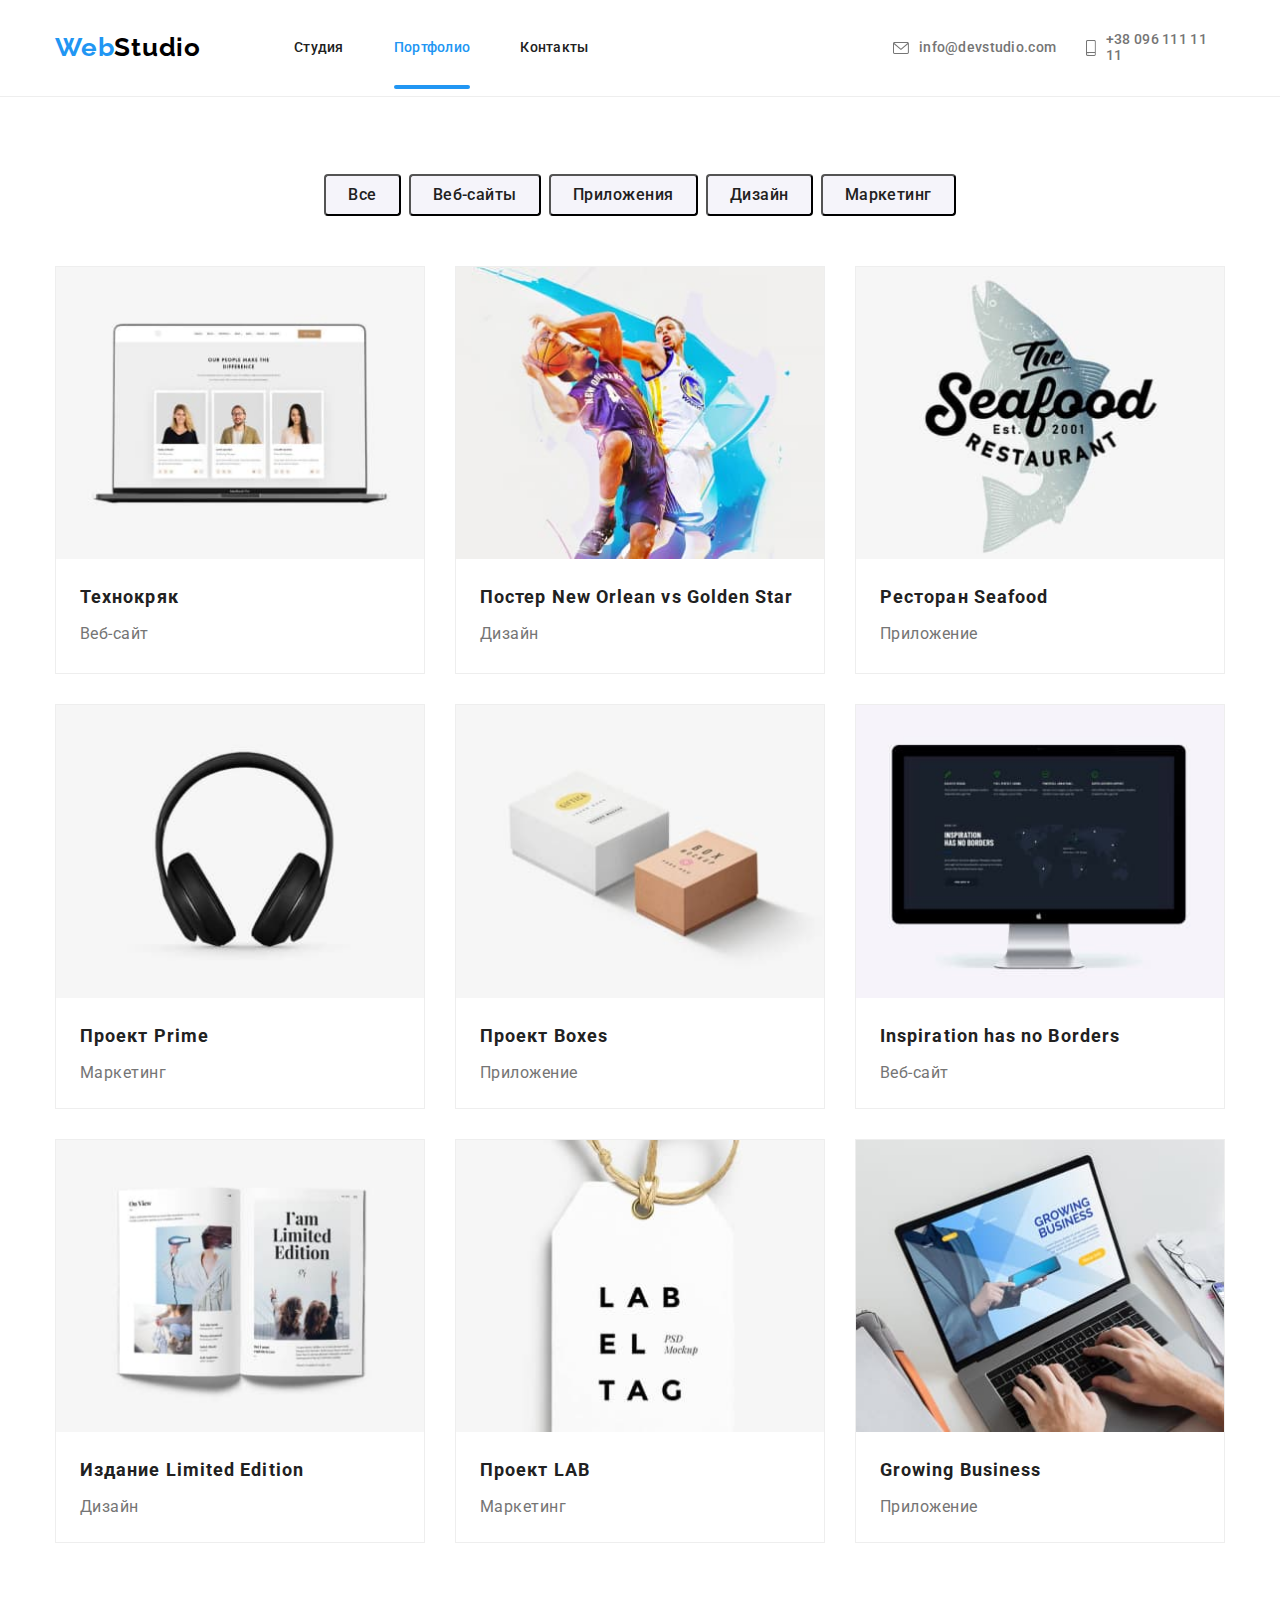
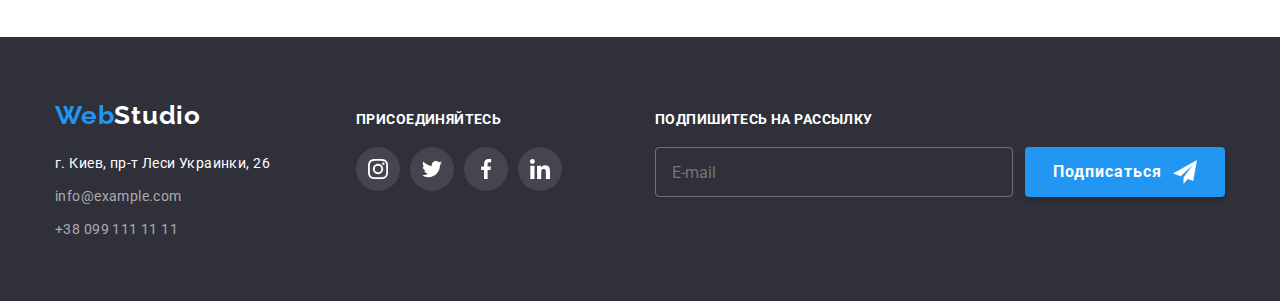
==== commit 630b64cd: "исправлена верстка" ====
--- a/portfolio.html
+++ b/portfolio.html
@@ -37,26 +37,25 @@
             <div class="container">
                 <h1 class="visually-hidden">portfolio</h1>
             <ul class="filter__list">
-                <li class="filter__item"><a href="" class="filter__button">Все</a></li>
-                <li class="filter__item"><a href="" class="filter__button">Веб-сайты</a></li>
-                <li class="filter__item"><a href="" class="filter__button">Приложения</a></li>
-                <li class="filter__item"><a href="" class="filter__button">Дизайн</a></li>
-                <li class="filter__item"><a href="" class="filter__button">Маркетинг</a></li>
+                <li class="filter__item"><button class="filter__button">Все</button></li>
+                <li class="filter__item"><button class="filter__button">Веб-сайты</button></li>
+                <li class="filter__item"><button class="filter__button">Приложения</button></li>
+                <li class="filter__item"><button class="filter__button">Дизайн</button></li>
+                <li class="filter__item"><button class="filter__button">Маркетинг</button></li>
              </ul>
 
              <ul class="project-list">
                 <li class="project-list__item">
-                    <a href="#">
-                            <div class="project__thumb">
-                                <img class="project__image" src="images/port1.jpg" alt="Технокряк">
-                                <div class="project-overlay">
-                                    <p class="project-overlay__text">Технокряк это современная площадка распространения коронавируса. Компании используют эту платформу для цифрового шпионажа и атак на защищённые сервера конкурентов.</p>
-                                </div>
-                            </div>
-                            <div class="project-content">
-                                <h3 class="project-content__title">Технокряк</h3>
-                                <p class="project-content__text">Веб-сайт</p>
-                            </div>
+                    <a href="#" class="project__thumb">
+                        <img class="project__image" src="images/port1.jpg" alt="Технокряк">
+                        <div class="project-overlay">
+                            <p class="project-overlay__text">Технокряк это современная площадка распространения коронавируса. Компании используют эту платформу для цифрового шпионажа и атак на защищённые сервера конкурентов.</p>
+                        </div>
+                        
+                        <div class="project-content">
+                            <h3 class="project-content__title">Технокряк</h3>
+                            <p class="project-content__text">Веб-сайт</p>
+                        </div>
                     </a>
                 </li>
                 <li class="project-list__item">
--- a/css/main.min.css
+++ b/css/main.min.css
@@ -1,2 +1,2 @@
-/*! normalize.css v8.0.1 | MIT License | github.com/necolas/normalize.css */html{line-height:1.15;-webkit-text-size-adjust:100%}body{margin:0}main{display:block}h1{font-size:2em;margin:0.67em 0}hr{-webkit-box-sizing:content-box;box-sizing:content-box;height:0;overflow:visible}pre{font-family:monospace, monospace;font-size:1em}a{background-color:transparent}abbr[title]{border-bottom:none;text-decoration:underline;-webkit-text-decoration:underline dotted;text-decoration:underline dotted}b,strong{font-weight:bolder}code,kbd,samp{font-family:monospace, monospace;font-size:1em}small{font-size:80%}sub,sup{font-size:75%;line-height:0;position:relative;vertical-align:baseline}sub{bottom:-0.25em}sup{top:-0.5em}img{border-style:none}button,input,optgroup,select,textarea{font-family:inherit;font-size:100%;line-height:1.15;margin:0}button,input{overflow:visible}button,select{text-transform:none}button,[type="button"],[type="reset"],[type="submit"]{-webkit-appearance:button}button::-moz-focus-inner,[type="button"]::-moz-focus-inner,[type="reset"]::-moz-focus-inner,[type="submit"]::-moz-focus-inner{border-style:none;padding:0}button:-moz-focusring,[type="button"]:-moz-focusring,[type="reset"]:-moz-focusring,[type="submit"]:-moz-focusring{outline:1px dotted ButtonText}fieldset{padding:0.35em 0.75em 0.625em}legend{-webkit-box-sizing:border-box;box-sizing:border-box;color:inherit;display:table;max-width:100%;padding:0;white-space:normal}progress{vertical-align:baseline}textarea{overflow:auto}[type="checkbox"],[type="radio"]{-webkit-box-sizing:border-box;box-sizing:border-box;padding:0}[type="number"]::-webkit-inner-spin-button,[type="number"]::-webkit-outer-spin-button{height:auto}[type="search"]{-webkit-appearance:textfield;outline-offset:-2px}[type="search"]::-webkit-search-decoration{-webkit-appearance:none}::-webkit-file-upload-button{-webkit-appearance:button;font:inherit}details{display:block}summary{display:list-item}template{display:none}[hidden]{display:none}:root{--blue-text: rgba(33, 150, 243, 1);--blue-background: rgba(33, 150, 243, 1);--grey-team-background: rgba(245, 244, 250, 1);--black-text-logo: rgba(0, 0, 0, 1);--black-text: rgba(33, 33, 33, 1);--grey-text: rgba(117, 117, 117, 1);--white-text: rgba(255, 255, 255, 1);--white-text-op60: rgba(255, 255, 255, 0.6);--black-background: rgba(47, 48, 58, 1);--black-shadow-op15: rgba(0, 0, 0, 0.15);--grey-border: rgba(238, 238, 238, 1);--list-gap: 30px;--clients-svg-color: #AFB1B8;--accent-text: #2196F3;--clients-svg-color: rgba(175, 177, 184, 1);--transition-function: 250ms cubic-bezier(0.4, 0, 0.2, 1);--overlflow-function: rgba(33, 150, 243, 0.9)}body{font-family:'Roboto', sans-serif;margin:0;padding-top:80px}a{text-decoration:none}ul{list-style:none}*,*::before,*::after{-webkit-box-sizing:border-box;box-sizing:border-box}a,p,ul,li{display:inline-block;margin:0px;padding:0px}pre{margin:0px;padding:0px}img{display:block;max-width:100%}main{background-color:var(--white-text)}.visually-hidden{position:absolute;width:1px;height:1px;margin:-1px;border:0px;padding:0px;white-space:nowrap;-webkit-clip-path:inset(100%);clip-path:inset(100%);clip:rect(0 0 0 0);overflow:hidden}.container{width:1200px;padding-left:15px;padding-right:15px;margin-left:auto;margin-right:auto}.site-header{background-color:var(--white-text);-webkit-box-sizing:content-box;box-sizing:content-box;position:fixed;z-index:100;top:0;left:0;width:100%;min-height:80px;border-bottom:1px solid;border-color:var(--grey-border)}.site-header__nav,.site-menu,.site-contact{display:-webkit-box;display:-ms-flexbox;display:flex;-webkit-box-pack:start;-ms-flex-pack:start;justify-content:flex-start;-webkit-box-align:center;-ms-flex-align:center;align-items:center}.logo{padding-top:24px;padding-bottom:24px;font-family:'Raleway', sans-serif;font-style:normal;font-weight:bold;font-size:26px;line-height:1.19;letter-spacing:0.03em;color:var(--black-text-logo)}.logotip{color:var(--blue-text)}.site-menu{max-width:294px;max-height:16px;margin-left:93px;-webkit-transition:var(--transition-function);transition:var(--transition-function)}.site-menu__link.site-menu__link--current{color:var(--blue-text);position:relative}.site-menu__link.site-menu__link--current::after{content:'';position:absolute;display:block;width:100%;height:4px;background-color:var(--blue-text);border-radius:2px;bottom:-1px}.site-menu__item{margin-right:50px}.site-menu__link,.site-contact__link{display:block;padding-top:32px;padding-bottom:32px;font-family:Roboto;font-style:normal;font-weight:500;font-size:14px;line-height:1.14;letter-spacing:0.02em;color:var(--black-text);-webkit-transition:var(--transition-function);transition:var(--transition-function)}.site-menu__link:hover,.site-menu__link:focus,.site-contact__link:hover,.site-contact__link:focus{color:var(--blue-text);-webkit-transition:var(--transition-function);transition:var(--transition-function)}.site-contact{-webkit-box-sizing:content-box;box-sizing:content-box;margin-left:305px}.site-contact__item{display:-webkit-inline-box;display:-ms-inline-flexbox;display:inline-flex;-webkit-box-pack:center;-ms-flex-pack:center;justify-content:center;-webkit-box-align:center;-ms-flex-align:center;align-items:center}.site-contact__item:first-child{margin-right:30px}.site-contact__link{display:-webkit-box;display:-ms-flexbox;display:flex;-webkit-box-align:center;-ms-flex-align:center;align-items:center;color:var(--grey-text)}.site-contact__link:hover,.site-contact__link:focus{color:var(--blue-text);-webkit-transition:var(--transition-function);transition:var(--transition-function)}.site-contact{display:-webkit-inline-box;display:-ms-inline-flexbox;display:inline-flex;-webkit-box-pack:center;-ms-flex-pack:center;justify-content:center;-webkit-box-align:center;-ms-flex-align:center;align-items:center}.site-contact__svg{fill:var(--accent-text);margin-right:10px;fill:currentColor}.site-footer{background-color:var(--black-background)}.site-footer__container{display:-webkit-box;display:-ms-flexbox;display:flex;-webkit-box-align:baseline;-ms-flex-align:baseline;align-items:baseline;padding-top:60px;padding-bottom:60px}.address{display:-webkit-box;display:-ms-flexbox;display:flex;-webkit-box-orient:vertical;-webkit-box-direction:normal;-ms-flex-direction:column;flex-direction:column}.contact{margin-right:70px}.site-address__logo{font-family:'Raleway', sans-serif;font-style:normal;font-weight:bold;font-size:26px;line-height:31px;letter-spacing:0.03em;color:var(--white-text)}.site-address__color{color:var(--blue-text)}.site-address__text{margin-top:20px;margin-bottom:0px;font-style:normal;font-weight:normal;font-size:14px;line-height:24px;letter-spacing:0.03em;color:var(--white-text)}.address-list__item{margin-top:9px;margin-bottom:0px}.address-list__link{font-family:Roboto;font-style:normal;font-weight:normal;font-size:14px;line-height:24px;letter-spacing:0.03em;color:var(--white-text-op60)}.network__title{margin:0px;padding:0px;margin-bottom:20px;font-size:14px;line-height:calc(16 / 14);letter-spacing:0.03em;text-transform:uppercase;color:var(--white-text)}.network__item:not(:last-child){margin-right:10px}.network__link{display:-webkit-box;display:-ms-flexbox;display:flex;-webkit-box-pack:center;-ms-flex-pack:center;justify-content:center;-webkit-box-align:center;-ms-flex-align:center;align-items:center;width:44px;height:44px;color:var(--white-text);background:rgba(255,255,255,0.1);border-radius:50%;-webkit-transition:var(--transition-function);transition:var(--transition-function)}.network__link:hover,.network__link:focus{background-color:var(--accent-text);border-radius:50%;color:var(--white-text);-webkit-transition:var(--transition-function);transition:var(--transition-function)}.natwork__svg{width:20px;height:20px;fill:currentColor}.network__menu,.network__item{display:-webkit-box;display:-ms-flexbox;display:flex}.form{margin-left:93px}.form__title{margin-bottom:20px;font-size:14px;line-height:calc(16 / 14);letter-spacing:0.03em;text-transform:uppercase;color:var(--white-text)}.form__box,.form__thumb{display:-webkit-box;display:-ms-flexbox;display:flex}.form__input{font-family:inherit;font-size:100%;line-height:1.15;width:358px;height:50px;padding:15px 16px;color:var(--white-text);border:1px solid rgba(255,255,255,0.3);-webkit-box-sizing:border-box;box-sizing:border-box;border-radius:4px;background:transparent;-webkit-transition:border-color var(--transition-function);transition:border-color var(--transition-function)}.form__input:focus{outline:none;border-color:var(--accent-text)}.form__btn{font-family:Roboto;font-weight:700;font-size:16px;line-height:calc(30 / 16);letter-spacing:0.06em;-webkit-box-shadow:0px 4px 4px rgba(0,0,0,0.15);box-shadow:0px 4px 4px rgba(0,0,0,0.15);border-radius:4px;border:none;cursor:pointer;position:relative;padding-top:10px 28px;width:200px;display:-webkit-box;display:-ms-flexbox;display:flex;padding:10px 28px;margin-left:12px;display:flex;-webkit-box-align:center;-ms-flex-align:center;align-items:center;-webkit-box-pack:justify;-ms-flex-pack:justify;justify-content:space-between;background:var(--accent-text);color:var(--white-text)}.form__svg{position:absolute;margin-left:10px;right:28px;top:13px;width:24px;height:24px}.hero{max-width:1600px;margin:0 auto;background-color:var(--black-background);background-position:center;background-repeat:no-repeat;background-image:-webkit-gradient(linear, left top, right top, from(rgba(47,48,58,0.4)), to(rgba(47,48,58,0.4))),url(../images/hero.jpg);background-image:linear-gradient(to right, rgba(47,48,58,0.4), rgba(47,48,58,0.4)),url(../images/hero.jpg)}.hero__container{text-align:center;padding-top:200px;padding-bottom:200px}.hero__title{color:var(--white-text);margin-top:0px;margin-bottom:30px;font-weight:900;font-size:44px;line-height:1.36;letter-spacing:0.06em;text-transform:uppercase}.hero__btn{border:none;font-size:16px;line-height:1.88;letter-spacing:0.06em;cursor:pointer;color:var(--white-text);background-color:var(--accent-text);border-radius:4px;padding:10px 32px;min-width:200px}.backdrop.is-hidden{opacity:0;pointer-events:none;visibility:hidden;-webkit-transition:var(--transition-function);transition:var(--transition-function)}.backdrop{position:fixed;top:0;left:0;width:100vw;height:100vh;z-index:101;background:rgba(0,0,0,0.2);visibility:visible;opacity:1;-webkit-transition:var(--transition-function);transition:var(--transition-function)}.backdrop-modal{position:absolute;top:50%;left:50%;width:528px;min-height:581px;padding:40px;border-radius:4px;background-color:var(--white-text);-webkit-box-shadow:0px 1px 3px rgba(0,0,0,0.12),0px 1px 1px rgba(0,0,0,0.14),0px 2px 1px rgba(0,0,0,0.2);box-shadow:0px 1px 3px rgba(0,0,0,0.12),0px 1px 1px rgba(0,0,0,0.14),0px 2px 1px rgba(0,0,0,0.2);-webkit-transform:translate(-50%, -50%) scale(1);transform:translate(-50%, -50%) scale(1);-webkit-transition:var(--transition-function);transition:var(--transition-function)}.is-hidden .hero-modal{-webkit-transform:translate(-50%, -50%) scale(1.25);transform:translate(-50%, -50%) scale(1.25);-webkit-transition:var(--transition-function);transition:var(--transition-function)}.backdrop-modal__button{position:absolute;top:8px;right:8px;display:-webkit-box;display:-ms-flexbox;display:flex;-webkit-box-align:center;-ms-flex-align:center;align-items:center;-webkit-box-pack:center;-ms-flex-pack:center;justify-content:center;width:30px;height:30px;background:var(--white-text);border:1px solid rgba(0,0,0,0.1);border-radius:50%;-webkit-transition:var(--transition-function);transition:var(--transition-function)}.backdrop-modal__button:active{outline:none}.backdrop-modal__svg{-webkit-transition:fill var(--transition-function);transition:fill var(--transition-function)}.backdrop-modal__svg:hover,.backdrop-modal__svg:focus{fill:var(--accent-text);-webkit-transition:var(--transition-function);transition:var(--transition-function)}.backdrop-modal__title{margin:0;padding:0;margin-bottom:12px;font-family:Roboto;font-style:normal;font-weight:bold;font-size:20px;line-height:calc(23/20);text-align:center;letter-spacing:0.03em;color:var(--black-text)}.order__label{font-family:Roboto;font-style:normal;font-weight:normal;font-size:12px;line-height:calc(14/12);letter-spacing:0.01em;color:var(--grey-text)}.checkbox__text{font-family:Roboto;font-style:normal;font-weight:normal;font-size:14px;line-height:calc(24/14);letter-spacing:0.03em;color:var(--grey-text);margin-left:7px}.checkbox__link{text-decoration:underline;color:var(--accent-text)}.order__input{padding-left:42px;-webkit-transition:var(--transition-function);transition:var(--transition-function)}.order{margin-top:10px}.order__input{width:100%;border:1px solid rgba(33,33,33,0.2);border-radius:4px;font-family:inherit;height:40px;margin-top:4px}.order__input:focus+.order__svg{fill:var(--accent-text);-webkit-transition:var(--transition-function);transition:var(--transition-function)}.order__input:focus{border-color:var(--accent-text);outline:none}.order__input--textarea{max-width:100%;height:120px;resize:none;padding:12px 16px}.order__thumb{position:relative}.order__svg{position:absolute;top:50%;left:12px;-webkit-transform:translateY(-50%);transform:translateY(-50%);-webkit-transition:var(--transition-function);transition:var(--transition-function)}.order--check{margin:20px 0 30px 12px}.checkbox{display:-webkit-box;display:-ms-flexbox;display:flex;-webkit-box-align:center;-ms-flex-align:center;align-items:center}.checkbox__input{display:-webkit-box;display:-ms-flexbox;display:flex;-webkit-box-align:center;-ms-flex-align:center;align-items:center;position:absolute;-webkit-appearance:none;-moz-appearance:none;appearance:none;width:16px;height:15px;border:2px solid var(--black-text);border-radius:2px}.checkbox__input:checked ~ .checkbox__image{opacity:1;border:none}.checkbox__input:checked ~ .checkbox__icon{border-color:var(--accent-text);background-color:var(--accent-text);background-image:url("./images/icons.svg#check-modal");background-size:contain;background-origin:border-box;-webkit-transition:var(--transition-function);transition:var(--transition-function)}.checkbox__image{cursor:pointer;fill:none;-webkit-transition:fill var(--transition-function),opacity var(--transition-function);transition:fill var(--transition-function),opacity var(--transition-function);opacity:0;z-index:1}.send-modal__btn{font-family:Roboto;font-style:normal;font-weight:bold;border:none;font-size:16px;line-height:calc(30/16);letter-spacing:0.06em;cursor:pointer;color:var(--white-text);background-color:var(--accent-text);border-radius:4px;padding:10px 55px;min-width:200px}.send-modal{display:-webkit-box;display:-ms-flexbox;display:flex;-webkit-box-pack:center;-ms-flex-pack:center;justify-content:center}.features{padding-top:94px;padding-bottom:94px}.features__name{padding:0;margin:0;display:-webkit-box;display:-ms-flexbox;display:flex;-ms-flex-wrap:wrap;flex-wrap:wrap;margin-left:calc(-1 * var(--list-gap));margin-top:calc(-1 * var(--list-gap))}.features__item{-ms-flex-preferred-size:calc(100% / 4 - var(--list-gap));flex-basis:calc(100% / 4 - var(--list-gap));margin-left:var(--list-gap);margin-top:var(--list-gap)}.features__thumb{display:-webkit-box;display:-ms-flexbox;display:flex;background:#F5F4FA;border-radius:4px;-webkit-box-pack:center;-ms-flex-pack:center;justify-content:center;-webkit-box-align:center;-ms-flex-align:center;align-items:center;margin-bottom:30px;width:270px;height:120px}.features__title{margin:0px;padding:0px;font-family:Roboto;font-style:normal;font-weight:bold;font-size:14px;line-height:1.14;letter-spacing:0.03em;text-transform:uppercase;color:var(--black-text);margin-bottom:10px}.features__pre{font-family:Roboto;font-style:normal;font-weight:normal;font-size:14px;line-height:1.71;letter-spacing:0.03em;color:var(--grey-text)}.passion{padding-bottom:94px}.passion__title{font-style:normal;font-weight:bold;font-size:36px;line-height:1.167;letter-spacing:0.03em;color:var(--black-text);display:-webkit-box;display:-ms-flexbox;display:flex;-webkit-box-pack:center;-ms-flex-pack:center;justify-content:center;margin-top:0px;margin-bottom:50px}.passion__name{padding:0;margin:0;display:-webkit-box;display:-ms-flexbox;display:flex;-ms-flex-wrap:wrap;flex-wrap:wrap;margin-left:calc(-1 * var(--list-gap));margin-top:calc(-1 * var(--list-gap))}.passion__item{-ms-flex-preferred-size:calc(100% / 3 - var(--list-gap));flex-basis:calc(100% / 3 - var(--list-gap));margin-left:var(--list-gap);margin-top:var(--list-gap)}.passion__card{font-family:Roboto;font-style:normal;font-weight:bold;font-size:14px;line-height:1.14;text-align:center;letter-spacing:0.03em;text-transform:uppercase;position:absolute;content:"";bottom:0;width:100%;bottom:0;padding:27px 82px;color:var(--white-text);background:rgba(47,48,58,0.8)}.passion__thumb{position:relative;display:inline-block}.team{background-color:var(--grey-team-background);padding-top:94px;padding-bottom:94px}.team__title{font-style:normal;font-weight:bold;font-size:36px;line-height:1.167;letter-spacing:0.03em;color:var(--black-text);margin:0px;padding:0px;display:-webkit-box;display:-ms-flexbox;display:flex;-webkit-box-pack:center;-ms-flex-pack:center;justify-content:center;margin-bottom:50px}.team__name{padding:0;margin:0;display:-webkit-box;display:-ms-flexbox;display:flex;-ms-flex-wrap:wrap;flex-wrap:wrap;margin-left:calc(-1 * var(--list-gap));margin-top:calc(-1 * var(--list-gap))}.team__item{-ms-flex-preferred-size:calc(100% / 4 - var(--list-gap));flex-basis:calc(100% / 4 - var(--list-gap));margin-left:var(--list-gap);margin-top:var(--list-gap);background-color:var(--white-text);-webkit-box-shadow:0px 1px 3px rgba(0,0,0,0.12),0px 1px 1px rgba(0,0,0,0.14),0px 2px 1px rgba(0,0,0,0.2);box-shadow:0px 1px 3px rgba(0,0,0,0.12),0px 1px 1px rgba(0,0,0,0.14),0px 2px 1px rgba(0,0,0,0.2);border-radius:0px 0px 4px 4px}.worker__title,.worker__text{display:-webkit-box;display:-ms-flexbox;display:flex;-webkit-box-pack:center;-ms-flex-pack:center;justify-content:center}.worker__title{font-style:normal;font-weight:500;font-size:16px;line-height:1.188;letter-spacing:0.03em;padding:0px;margin-top:0px;margin-bottom:10px;color:var(--black-text)}.worker{padding:30px 32px}.worker__text{font-style:normal;font-weight:normal;font-size:16px;line-height:1.188;letter-spacing:0.03em;color:var(--grey-text);margin-bottom:16px}.worker__menu{display:-webkit-box;display:-ms-flexbox;display:flex;-webkit-box-align:center;-ms-flex-align:center;align-items:center}.worker__item:not(:last-child){margin-right:10px}.worker__link{display:-webkit-box;display:-ms-flexbox;display:flex;-webkit-box-pack:center;-ms-flex-pack:center;justify-content:center;-webkit-box-align:center;-ms-flex-align:center;align-items:center;width:44px;height:44px;color:var(--clients-svg-color);-webkit-transition:var(--transition-function);transition:var(--transition-function)}.worker__link:hover,.worker__link:focus{background-color:var(--accent-text);border-radius:50%;color:var(--white-text);-webkit-transition:var(--transition-function);transition:var(--transition-function)}.worker__svg{fill:currentColor}.clients{padding-top:94px;padding-bottom:94px;text-align:center}.clients__title{margin:0px;padding:0px;font-size:36px;line-height:1.666;letter-spacing:0.03em;margin-bottom:50px}.clients__name{display:-webkit-box;display:-ms-flexbox;display:flex;-ms-flex-wrap:wrap;flex-wrap:wrap;margin-right:-30px;margin-top:-30px}.clients__item{margin-right:30px;margin-top:30px}.clients__link{display:-webkit-box;display:-ms-flexbox;display:flex;-webkit-box-pack:center;-ms-flex-pack:center;justify-content:center;-webkit-box-align:center;-ms-flex-align:center;align-items:center;width:170px;height:90px;color:var(--clients-svg-color);border-radius:4px;border:1px solid var(--clients-svg-color);-webkit-transition:var(--transition-function);transition:var(--transition-function)}.clients__link:hover,.clients__link:focus{color:var(--accent-text);border:1px solid var(--accent-text);-webkit-transition:var(--transition-function);transition:var(--transition-function)}.clients__logo{fill:currentColor}.menu{padding-top:94px;padding-bottom:94px}.menu__list{display:-webkit-box;display:-ms-flexbox;display:flex;-webkit-box-pack:center;-ms-flex-pack:center;justify-content:center;padding-top:0px;padding-bottom:0px;margin-bottom:50px}.menu__item:not(:last-child){margin-right:8px}.menu__link{background-color:var(--grey-team-background);font-style:normal;font-weight:500;font-size:16px;line-height:1.6;letter-spacing:0.03em;border-radius:4px;padding:6px 22px;color:var(--black-text);-webkit-transition:var(--transition-function);transition:var(--transition-function)}.menu__link:hover,.menu__link:focus{background-color:var(--blue-background);color:var(--white-text);-webkit-box-shadow:0px 2px 2px 0px rgba(0,0,0,0.12),0px 1px 2px 0px rgba(0,0,0,0.08),0px 3px 1px 0px rgba(0,0,0,0.1);box-shadow:0px 2px 2px 0px rgba(0,0,0,0.12),0px 1px 2px 0px rgba(0,0,0,0.08),0px 3px 1px 0px rgba(0,0,0,0.1);-webkit-transition:var(--transition-function);transition:var(--transition-function)}.poster-list{padding:0;margin:0;display:-webkit-box;display:-ms-flexbox;display:flex;-ms-flex-wrap:wrap;flex-wrap:wrap;margin-left:calc(-1 * var(--list-gap));margin-top:calc(-1 * var(--list-gap))}.poster-list__item{max-width:370px;-ms-flex-preferred-size:calc(100% / 3 - var(--list-gap));flex-basis:calc(100% / 3 - var(--list-gap));margin-left:var(--list-gap);margin-top:var(--list-gap);border:1px solid;border-color:var(--grey-border);-webkit-transition:var(--transition-function);transition:var(--transition-function)}.poster-list__item:hover,.poster-list__item:focus{-webkit-transition:var(--transition-function);transition:var(--transition-function);-webkit-box-shadow:0px 1px 1px rgba(0,0,0,0.12),0px 4px 4px rgba(0,0,0,0.06),1px 4px 6px rgba(0,0,0,0.16);box-shadow:0px 1px 1px rgba(0,0,0,0.12),0px 4px 4px rgba(0,0,0,0.06),1px 4px 6px rgba(0,0,0,0.16)}.poster-list__item:hover .poster-overlay,.poster-list__item:focus .poster-overlay{opacity:1;-webkit-transform:translateY(0);transform:translateY(0);z-index:2;-webkit-transition:var(--transition-function);transition:var(--transition-function)}.poster-card__image{display:block;max-width:100%;height:auto}.poster-content{padding:20px 24px}.poster-content__title{font-style:normal;font-weight:bold;font-size:18px;line-height:2;letter-spacing:0.06em;margin:0px;padding:0px;margin-bottom:4px;color:var(--black-text)}.poster-content__text{font-style:normal;font-weight:normal;font-size:16px;line-height:1.88;letter-spacing:0.03em;color:var(--grey-text)}.poster-card{position:relative;overflow:hidden}.poster-overlay{font-family:Roboto;font-style:normal;font-weight:normal;font-size:18px;line-height:1.56;letter-spacing:0.03em;background:var(--overlflow-function);position:absolute;display:inline-block;content:"";width:100%;height:100%;top:0;left:0;padding:63px 24px;opacity:1;-webkit-transition:var(--transition-function);transition:var(--transition-function);-webkit-transform:translateY(101%);transform:translateY(101%);z-index:1}.poster-overlay__text{font-family:Roboto;font-style:normal;font-weight:normal;font-size:18px;line-height:1.56;letter-spacing:0.03em;color:var(--white-text)}
+/*! normalize.css v8.0.1 | MIT License | github.com/necolas/normalize.css */html{line-height:1.15;-webkit-text-size-adjust:100%}body{margin:0}main{display:block}h1{font-size:2em;margin:0.67em 0}hr{-webkit-box-sizing:content-box;box-sizing:content-box;height:0;overflow:visible}pre{font-family:monospace, monospace;font-size:1em}a{background-color:transparent}abbr[title]{border-bottom:none;text-decoration:underline;-webkit-text-decoration:underline dotted;text-decoration:underline dotted}b,strong{font-weight:bolder}code,kbd,samp{font-family:monospace, monospace;font-size:1em}small{font-size:80%}sub,sup{font-size:75%;line-height:0;position:relative;vertical-align:baseline}sub{bottom:-0.25em}sup{top:-0.5em}img{border-style:none}button,input,optgroup,select,textarea{font-family:inherit;font-size:100%;line-height:1.15;margin:0}button,input{overflow:visible}button,select{text-transform:none}button,[type="button"],[type="reset"],[type="submit"]{-webkit-appearance:button}button::-moz-focus-inner,[type="button"]::-moz-focus-inner,[type="reset"]::-moz-focus-inner,[type="submit"]::-moz-focus-inner{border-style:none;padding:0}button:-moz-focusring,[type="button"]:-moz-focusring,[type="reset"]:-moz-focusring,[type="submit"]:-moz-focusring{outline:1px dotted ButtonText}fieldset{padding:0.35em 0.75em 0.625em}legend{-webkit-box-sizing:border-box;box-sizing:border-box;color:inherit;display:table;max-width:100%;padding:0;white-space:normal}progress{vertical-align:baseline}textarea{overflow:auto}[type="checkbox"],[type="radio"]{-webkit-box-sizing:border-box;box-sizing:border-box;padding:0}[type="number"]::-webkit-inner-spin-button,[type="number"]::-webkit-outer-spin-button{height:auto}[type="search"]{-webkit-appearance:textfield;outline-offset:-2px}[type="search"]::-webkit-search-decoration{-webkit-appearance:none}::-webkit-file-upload-button{-webkit-appearance:button;font:inherit}details{display:block}summary{display:list-item}template{display:none}[hidden]{display:none}:root{--blue-text: rgba(33, 150, 243, 1);--blue-background: rgba(33, 150, 243, 1);--grey-team-background: rgba(245, 244, 250, 1);--black-text-logo: rgba(0, 0, 0, 1);--black-text: rgba(33, 33, 33, 1);--grey-text: rgba(117, 117, 117, 1);--white-text: rgba(255, 255, 255, 1);--white-text-op60: rgba(255, 255, 255, 0.6);--black-background: rgba(47, 48, 58, 1);--black-shadow-op15: rgba(0, 0, 0, 0.15);--grey-border: rgba(238, 238, 238, 1);--list-gap: 30px;--clients-svg-color: #AFB1B8;--accent-text: #2196F3;--clients-svg-color: rgba(175, 177, 184, 1);--transition-function: 250ms cubic-bezier(0.4, 0, 0.2, 1);--overlflow-function: rgba(33, 150, 243, 0.9)}body{font-family:'Roboto', sans-serif;margin:0;padding-top:80px}a{text-decoration:none}ul{list-style:none}*,*::before,*::after{-webkit-box-sizing:border-box;box-sizing:border-box}a,p,ul,li{display:inline-block;margin:0px;padding:0px}pre{margin:0px;padding:0px}img{display:block;max-width:100%}main{background-color:var(--white-text)}.visually-hidden{position:absolute;width:1px;height:1px;margin:-1px;border:0px;padding:0px;white-space:nowrap;-webkit-clip-path:inset(100%);clip-path:inset(100%);clip:rect(0 0 0 0);overflow:hidden}.container{width:1200px;padding-left:15px;padding-right:15px;margin-left:auto;margin-right:auto}.site-header{background-color:var(--white-text);-webkit-box-sizing:content-box;box-sizing:content-box;position:fixed;z-index:100;top:0;left:0;width:100%;min-height:80px;border-bottom:1px solid;border-color:var(--grey-border)}.site-header__nav,.site-menu,.site-contact{display:-webkit-box;display:-ms-flexbox;display:flex;-webkit-box-pack:start;-ms-flex-pack:start;justify-content:flex-start;-webkit-box-align:center;-ms-flex-align:center;align-items:center}.logo{padding-top:24px;padding-bottom:24px;font-family:'Raleway', sans-serif;font-style:normal;font-weight:bold;font-size:26px;line-height:1.19;letter-spacing:0.03em;color:var(--black-text-logo)}.logotip{color:var(--blue-text)}.site-menu{max-width:294px;max-height:16px;margin-left:93px;-webkit-transition:var(--transition-function);transition:var(--transition-function)}.site-menu__link.site-menu__link--current{color:var(--blue-text);position:relative}.site-menu__link.site-menu__link--current::after{content:'';position:absolute;display:block;width:100%;height:4px;background-color:var(--blue-text);border-radius:2px;bottom:-1px}.site-menu__item{margin-right:50px}.site-menu__link,.site-contact__link{display:block;padding-top:32px;padding-bottom:32px;font-family:Roboto;font-style:normal;font-weight:500;font-size:14px;line-height:1.14;letter-spacing:0.02em;color:var(--black-text);-webkit-transition:var(--transition-function);transition:var(--transition-function)}.site-menu__link:hover,.site-menu__link:focus,.site-contact__link:hover,.site-contact__link:focus{color:var(--blue-text);-webkit-transition:var(--transition-function);transition:var(--transition-function)}.site-contact{-webkit-box-sizing:content-box;box-sizing:content-box;margin-left:305px}.site-contact__item{display:-webkit-inline-box;display:-ms-inline-flexbox;display:inline-flex;-webkit-box-pack:center;-ms-flex-pack:center;justify-content:center;-webkit-box-align:center;-ms-flex-align:center;align-items:center}.site-contact__item:first-child{margin-right:30px}.site-contact__link{display:-webkit-box;display:-ms-flexbox;display:flex;-webkit-box-align:center;-ms-flex-align:center;align-items:center;color:var(--grey-text)}.site-contact__link:hover,.site-contact__link:focus{color:var(--blue-text);-webkit-transition:var(--transition-function);transition:var(--transition-function)}.site-contact{display:-webkit-inline-box;display:-ms-inline-flexbox;display:inline-flex;-webkit-box-pack:center;-ms-flex-pack:center;justify-content:center;-webkit-box-align:center;-ms-flex-align:center;align-items:center}.site-contact__svg{fill:var(--accent-text);margin-right:10px;fill:currentColor}.site-footer{background-color:var(--black-background)}.site-footer__container{display:-webkit-box;display:-ms-flexbox;display:flex;-webkit-box-align:baseline;-ms-flex-align:baseline;align-items:baseline;padding-top:60px;padding-bottom:60px}.footer-contact{display:-webkit-box;display:-ms-flexbox;display:flex;-webkit-box-orient:vertical;-webkit-box-direction:normal;-ms-flex-direction:column;flex-direction:column;margin-top:20px}.contact{margin-right:70px}.site-address__logo{font-family:'Raleway', sans-serif;font-style:normal;font-weight:bold;font-size:26px;line-height:31px;letter-spacing:0.03em;color:var(--white-text)}.site-address__color{color:var(--blue-text)}.footer-contact__text{margin-top:0px;margin-bottom:0px;font-style:normal;font-weight:normal;font-size:14px;line-height:24px;letter-spacing:0.03em;color:var(--white-text)}.footer-contact__item{margin-top:9px;margin-bottom:0px}.footer-contact__link{font-family:Roboto;font-style:normal;font-weight:normal;font-size:14px;line-height:24px;letter-spacing:0.03em;color:var(--white-text-op60)}.network__title{margin:0px;padding:0px;margin-bottom:20px;font-size:14px;line-height:calc(16 / 14);letter-spacing:0.03em;text-transform:uppercase;color:var(--white-text)}.network__item:not(:last-child){margin-right:10px}.network__link{display:-webkit-box;display:-ms-flexbox;display:flex;-webkit-box-pack:center;-ms-flex-pack:center;justify-content:center;-webkit-box-align:center;-ms-flex-align:center;align-items:center;width:44px;height:44px;color:var(--white-text);background:rgba(255,255,255,0.1);border-radius:50%;-webkit-transition:var(--transition-function);transition:var(--transition-function)}.network__link:hover,.network__link:focus{background-color:var(--accent-text);border-radius:50%;color:var(--white-text);-webkit-transition:var(--transition-function);transition:var(--transition-function)}.network__icon{width:20px;height:20px;fill:currentColor}.network__menu,.network__item{display:-webkit-box;display:-ms-flexbox;display:flex}.form{margin-left:93px}.form__title{margin-bottom:20px;font-size:14px;line-height:calc(16 / 14);letter-spacing:0.03em;text-transform:uppercase;color:var(--white-text)}.form__box,.form__thumb{display:-webkit-box;display:-ms-flexbox;display:flex}.form__input{font-family:inherit;font-size:100%;line-height:1.15;width:358px;height:50px;padding:15px 16px;color:var(--white-text);border:1px solid rgba(255,255,255,0.3);-webkit-box-sizing:border-box;box-sizing:border-box;border-radius:4px;background:transparent;-webkit-transition:border-color var(--transition-function);transition:border-color var(--transition-function)}.form__input:focus{outline:none;border-color:var(--accent-text)}.form__btn{font-family:Roboto;font-weight:700;font-size:16px;line-height:calc(30 / 16);letter-spacing:0.06em;-webkit-box-shadow:0px 4px 4px rgba(0,0,0,0.15);box-shadow:0px 4px 4px rgba(0,0,0,0.15);border-radius:4px;border:none;cursor:pointer;position:relative;padding-top:10px 28px;width:200px;display:-webkit-box;display:-ms-flexbox;display:flex;padding:10px 28px;margin-left:12px;display:flex;-webkit-box-align:center;-ms-flex-align:center;align-items:center;-webkit-box-pack:justify;-ms-flex-pack:justify;justify-content:space-between;background:var(--accent-text);color:var(--white-text)}.form__svg{position:absolute;margin-left:10px;right:28px;top:13px;width:24px;height:24px}.hero{max-width:1600px;margin:0 auto;background-color:var(--black-background);background-position:center;background-repeat:no-repeat;background-image:-webkit-gradient(linear, left top, right top, from(rgba(47,48,58,0.4)), to(rgba(47,48,58,0.4))),url(../images/hero.jpg);background-image:linear-gradient(to right, rgba(47,48,58,0.4), rgba(47,48,58,0.4)),url(../images/hero.jpg)}.hero__container{text-align:center;padding-top:200px;padding-bottom:200px}.hero__title{color:var(--white-text);margin-top:0px;margin-bottom:30px;font-weight:900;font-size:44px;line-height:1.36;letter-spacing:0.06em;text-transform:uppercase}.hero__btn{border:none;font-size:16px;line-height:1.88;letter-spacing:0.06em;cursor:pointer;color:var(--white-text);background-color:var(--accent-text);border-radius:4px;padding:10px 32px;min-width:200px}.backdrop.is-hidden{opacity:0;pointer-events:none;visibility:hidden;-webkit-transition:var(--transition-function);transition:var(--transition-function)}.backdrop{position:fixed;top:0;left:0;width:100vw;height:100vh;z-index:101;background:rgba(0,0,0,0.2);visibility:visible;opacity:1;-webkit-transition:var(--transition-function);transition:var(--transition-function)}.backdrop-modal{position:absolute;top:50%;left:50%;width:528px;min-height:581px;padding:40px;border-radius:4px;background-color:var(--white-text);-webkit-box-shadow:0px 1px 3px rgba(0,0,0,0.12),0px 1px 1px rgba(0,0,0,0.14),0px 2px 1px rgba(0,0,0,0.2);box-shadow:0px 1px 3px rgba(0,0,0,0.12),0px 1px 1px rgba(0,0,0,0.14),0px 2px 1px rgba(0,0,0,0.2);-webkit-transform:translate(-50%, -50%) scale(1);transform:translate(-50%, -50%) scale(1);-webkit-transition:var(--transition-function);transition:var(--transition-function)}.is-hidden .hero-modal{-webkit-transform:translate(-50%, -50%) scale(1.25);transform:translate(-50%, -50%) scale(1.25);-webkit-transition:var(--transition-function);transition:var(--transition-function)}.modal-close__button{position:absolute;top:8px;right:8px;display:-webkit-box;display:-ms-flexbox;display:flex;-webkit-box-align:center;-ms-flex-align:center;align-items:center;-webkit-box-pack:center;-ms-flex-pack:center;justify-content:center;width:30px;height:30px;background:var(--white-text);border:1px solid rgba(0,0,0,0.1);border-radius:50%;-webkit-transition:var(--transition-function);transition:var(--transition-function)}.modal-close__button:active{outline:none}.modal-close__svg{-webkit-transition:fill var(--transition-function);transition:fill var(--transition-function)}.modal-close__svg:hover,.modal-close__svg:focus{fill:var(--accent-text);-webkit-transition:var(--transition-function);transition:var(--transition-function)}.backdrop-modal__title{margin:0;padding:0;margin-bottom:12px;font-family:Roboto;font-style:normal;font-weight:bold;font-size:20px;line-height:calc(23/20);text-align:center;letter-spacing:0.03em;color:var(--black-text)}.order__label{font-family:Roboto;font-style:normal;font-weight:normal;font-size:12px;line-height:calc(14/12);letter-spacing:0.01em;color:var(--grey-text)}.checkbox__text{font-family:Roboto;font-style:normal;font-weight:normal;font-size:14px;line-height:calc(24/14);letter-spacing:0.03em;color:var(--grey-text);margin-left:7px}.checkbox__link{text-decoration:underline;color:var(--accent-text)}.order__input{padding-left:42px;-webkit-transition:var(--transition-function);transition:var(--transition-function)}.order{margin-top:10px}.order__input{width:100%;border:1px solid rgba(33,33,33,0.2);border-radius:4px;font-family:inherit;height:40px}.order__input:focus+.order__svg{fill:var(--accent-text);-webkit-transition:var(--transition-function);transition:var(--transition-function)}.order__input:focus{border-color:var(--accent-text);outline:none}.order__input--textarea{max-width:100%;height:120px;resize:none;padding:12px 16px}.order__thumb{position:relative;margin-top:4px}.order__icon{position:absolute;top:50%;left:12px;-webkit-transform:translateY(-50%);transform:translateY(-50%);-webkit-transition:var(--transition-function);transition:var(--transition-function)}.order--check{margin:20px 0 30px 12px}.checkbox{display:-webkit-box;display:-ms-flexbox;display:flex;-webkit-box-align:center;-ms-flex-align:center;align-items:center}.checkbox__input{display:-webkit-box;display:-ms-flexbox;display:flex;-webkit-box-align:center;-ms-flex-align:center;align-items:center;position:absolute;-webkit-appearance:none;-moz-appearance:none;appearance:none;width:16px;height:15px;border:2px solid var(--black-text);border-radius:2px}.checkbox__input:checked ~ .checkbox__image{opacity:1;border:none}.checkbox__input:checked ~ .checkbox__icon{border-color:var(--accent-text);background-color:var(--accent-text);background-image:url("./images/icons.svg#check-modal");background-size:contain;background-origin:border-box;-webkit-transition:var(--transition-function);transition:var(--transition-function)}.checkbox__image{cursor:pointer;fill:none;-webkit-transition:fill var(--transition-function),opacity var(--transition-function);transition:fill var(--transition-function),opacity var(--transition-function);opacity:0;z-index:1}.send-modal__btn{font-family:Roboto;font-style:normal;font-weight:bold;border:none;font-size:16px;line-height:calc(30/16);letter-spacing:0.06em;cursor:pointer;color:var(--white-text);background-color:var(--accent-text);border-radius:4px;padding:10px 55px;min-width:200px}.send-modal{display:-webkit-box;display:-ms-flexbox;display:flex;-webkit-box-pack:center;-ms-flex-pack:center;justify-content:center}.features{padding-top:94px;padding-bottom:94px}.features__list{padding:0;margin:0;display:-webkit-box;display:-ms-flexbox;display:flex;-ms-flex-wrap:wrap;flex-wrap:wrap;margin-left:calc(-1 * var(--list-gap));margin-top:calc(-1 * var(--list-gap))}.features__item{-ms-flex-preferred-size:calc(100% / 4 - var(--list-gap));flex-basis:calc(100% / 4 - var(--list-gap));margin-left:var(--list-gap);margin-top:var(--list-gap)}.features__thumb{display:-webkit-box;display:-ms-flexbox;display:flex;background:#F5F4FA;border-radius:4px;-webkit-box-pack:center;-ms-flex-pack:center;justify-content:center;-webkit-box-align:center;-ms-flex-align:center;align-items:center;margin-bottom:30px;width:270px;height:120px}.features__title{margin:0px;padding:0px;font-family:Roboto;font-style:normal;font-weight:bold;font-size:14px;line-height:1.14;letter-spacing:0.03em;text-transform:uppercase;color:var(--black-text);margin-bottom:10px}.features__text{font-family:Roboto;font-style:normal;font-weight:normal;font-size:14px;line-height:1.71;letter-spacing:0.03em;color:var(--grey-text)}.passion{padding-bottom:94px}.passion__title{font-style:normal;font-weight:bold;font-size:36px;line-height:1.167;letter-spacing:0.03em;color:var(--black-text);display:-webkit-box;display:-ms-flexbox;display:flex;-webkit-box-pack:center;-ms-flex-pack:center;justify-content:center;margin-top:0px;margin-bottom:50px}.passion__list{padding:0;margin:0;display:-webkit-box;display:-ms-flexbox;display:flex;-ms-flex-wrap:wrap;flex-wrap:wrap;margin-left:calc(-1 * var(--list-gap));margin-top:calc(-1 * var(--list-gap))}.passion__item{-ms-flex-preferred-size:calc(100% / 3 - var(--list-gap));flex-basis:calc(100% / 3 - var(--list-gap));margin-left:var(--list-gap);margin-top:var(--list-gap)}.passion__discription{font-family:Roboto;font-style:normal;font-weight:bold;font-size:14px;line-height:1.14;text-align:center;letter-spacing:0.03em;text-transform:uppercase;position:absolute;content:"";bottom:0;width:100%;bottom:0;padding:27px 82px;color:var(--white-text);background:rgba(47,48,58,0.8)}.passion__thumb{position:relative;display:inline-block}.team{background-color:var(--grey-team-background);padding-top:94px;padding-bottom:94px}.team__title{font-style:normal;font-weight:bold;font-size:36px;line-height:1.167;letter-spacing:0.03em;color:var(--black-text);margin:0px;padding:0px;display:-webkit-box;display:-ms-flexbox;display:flex;-webkit-box-pack:center;-ms-flex-pack:center;justify-content:center;margin-bottom:50px}.team__list{padding:0;margin:0;display:-webkit-box;display:-ms-flexbox;display:flex;-ms-flex-wrap:wrap;flex-wrap:wrap;margin-left:calc(-1 * var(--list-gap));margin-top:calc(-1 * var(--list-gap))}.team__item{-ms-flex-preferred-size:calc(100% / 4 - var(--list-gap));flex-basis:calc(100% / 4 - var(--list-gap));margin-left:var(--list-gap);margin-top:var(--list-gap);background-color:var(--white-text);-webkit-box-shadow:0px 1px 3px rgba(0,0,0,0.12),0px 1px 1px rgba(0,0,0,0.14),0px 2px 1px rgba(0,0,0,0.2);box-shadow:0px 1px 3px rgba(0,0,0,0.12),0px 1px 1px rgba(0,0,0,0.14),0px 2px 1px rgba(0,0,0,0.2);border-radius:0px 0px 4px 4px}.team-box__title,.team-box__text{display:-webkit-box;display:-ms-flexbox;display:flex;-webkit-box-pack:center;-ms-flex-pack:center;justify-content:center}.team-box__title{font-style:normal;font-weight:500;font-size:16px;line-height:1.188;letter-spacing:0.03em;padding:0px;margin-top:0px;margin-bottom:10px;color:var(--black-text)}.team-box{padding:30px 32px}.team-box__text{font-style:normal;font-weight:normal;font-size:16px;line-height:1.188;letter-spacing:0.03em;color:var(--grey-text);margin-bottom:16px}.social__list{display:-webkit-box;display:-ms-flexbox;display:flex;-webkit-box-align:center;-ms-flex-align:center;align-items:center}.social__item:not(:last-child){margin-right:10px}.social__link{display:-webkit-box;display:-ms-flexbox;display:flex;-webkit-box-pack:center;-ms-flex-pack:center;justify-content:center;-webkit-box-align:center;-ms-flex-align:center;align-items:center;width:44px;height:44px;color:var(--clients-svg-color);-webkit-transition:var(--transition-function);transition:var(--transition-function)}.social__link:hover,.social__link:focus{background-color:var(--accent-text);border-radius:50%;color:var(--white-text);-webkit-transition:var(--transition-function);transition:var(--transition-function)}.social__icon{fill:currentColor}.clients{padding-top:94px;padding-bottom:94px;text-align:center}.clients__title{margin:0px;padding:0px;font-size:36px;line-height:1.666;letter-spacing:0.03em;margin-bottom:50px}.clients__list{display:-webkit-box;display:-ms-flexbox;display:flex;-ms-flex-wrap:wrap;flex-wrap:wrap;margin-left:-30px;margin-top:-30px}.clients__item{margin-left:30px;margin-top:30px}.clients__link{display:-webkit-box;display:-ms-flexbox;display:flex;-webkit-box-pack:center;-ms-flex-pack:center;justify-content:center;-webkit-box-align:center;-ms-flex-align:center;align-items:center;width:170px;height:90px;color:var(--clients-svg-color);border-radius:4px;border:1px solid var(--clients-svg-color);-webkit-transition:var(--transition-function);transition:var(--transition-function)}.clients__link:hover,.clients__link:focus{color:var(--accent-text);border:1px solid var(--accent-text);-webkit-transition:var(--transition-function);transition:var(--transition-function)}.clients__icon{fill:currentColor}.filter{padding-top:94px;padding-bottom:94px}.filter__list{display:-webkit-box;display:-ms-flexbox;display:flex;-webkit-box-pack:center;-ms-flex-pack:center;justify-content:center;padding-top:0px;padding-bottom:0px;margin-bottom:50px}.filter__item:not(:last-child){margin-right:8px}.filter__button{background-color:var(--grey-team-background);font-style:normal;font-weight:500;font-size:16px;line-height:1.6;letter-spacing:0.03em;border-radius:4px;padding:6px 22px;color:var(--black-text);-webkit-transition:var(--transition-function);transition:var(--transition-function)}.filter__button:hover,.filter__button:focus{background-color:var(--blue-background);color:var(--white-text);-webkit-box-shadow:0px 2px 2px 0px rgba(0,0,0,0.12),0px 1px 2px 0px rgba(0,0,0,0.08),0px 3px 1px 0px rgba(0,0,0,0.1);box-shadow:0px 2px 2px 0px rgba(0,0,0,0.12),0px 1px 2px 0px rgba(0,0,0,0.08),0px 3px 1px 0px rgba(0,0,0,0.1);-webkit-transition:var(--transition-function);transition:var(--transition-function)}.project-list{padding:0;margin:0;display:-webkit-box;display:-ms-flexbox;display:flex;-ms-flex-wrap:wrap;flex-wrap:wrap;margin-left:calc(-1 * var(--list-gap));margin-top:calc(-1 * var(--list-gap))}.project-list__item{max-width:370px;-ms-flex-preferred-size:calc(100% / 3 - var(--list-gap));flex-basis:calc(100% / 3 - var(--list-gap));margin-left:var(--list-gap);margin-top:var(--list-gap);border:1px solid;border-color:var(--grey-border);-webkit-transition:var(--transition-function);transition:var(--transition-function)}.project-list__item:hover,.project-list__item:focus{-webkit-transition:var(--transition-function);transition:var(--transition-function);-webkit-box-shadow:0px 1px 1px rgba(0,0,0,0.12),0px 4px 4px rgba(0,0,0,0.06),1px 4px 6px rgba(0,0,0,0.16);box-shadow:0px 1px 1px rgba(0,0,0,0.12),0px 4px 4px rgba(0,0,0,0.06),1px 4px 6px rgba(0,0,0,0.16)}.project-list__item:hover .project-overlay,.project-list__item:focus .project-overlay{opacity:1;-webkit-transform:translateY(0);transform:translateY(0);z-index:2;-webkit-transition:var(--transition-function);transition:var(--transition-function)}.project__image{display:block;max-width:100%;height:auto}.project-content{padding:20px 24px}.project-content__title{font-style:normal;font-weight:bold;font-size:18px;line-height:2;letter-spacing:0.06em;margin:0px;padding:0px;margin-bottom:4px;color:var(--black-text)}.project-content__text{font-style:normal;font-weight:normal;font-size:16px;line-height:1.88;letter-spacing:0.03em;color:var(--grey-text)}.project__thumb{position:relative;overflow:hidden}.project-overlay{font-family:Roboto;font-style:normal;font-weight:normal;font-size:18px;line-height:1.56;letter-spacing:0.03em;background:var(--overlflow-function);position:absolute;display:inline-block;content:"";width:100%;height:100%;top:0;left:0;padding:63px 24px;opacity:1;-webkit-transition:var(--transition-function);transition:var(--transition-function);-webkit-transform:translateY(101%);transform:translateY(101%);z-index:1}.project-overlay__text{font-family:Roboto;font-style:normal;font-weight:normal;font-size:18px;line-height:1.56;letter-spacing:0.03em;color:var(--white-text)}
 /*# sourceMappingURL=main.min.css.map */